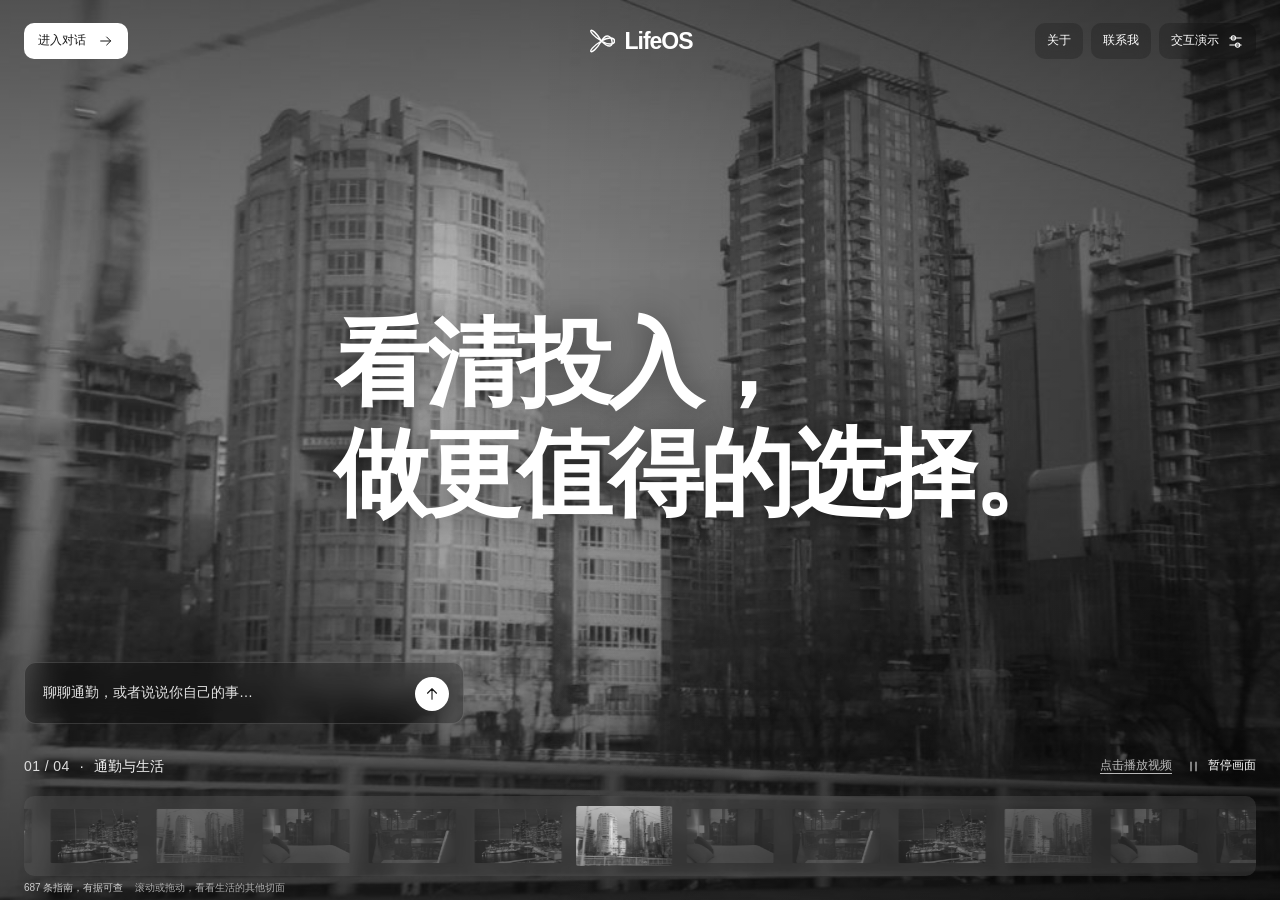
==== frontend/horizon/index.html @ c1ae1a67 "feat: add isolated Horizon frontend and agent handoff contracts" ====
<!doctype html>
<html lang="zh-CN">
<head>
  <meta charset="UTF-8">
  <meta name="viewport" content="width=device-width,initial-scale=1">
  <meta name="description" content="看清投入，做更值得的选择。结合生活情境，了解建议的成本、收益与依据。">
  <meta name="theme-color" content="#ffffff">
  <title>LifeOS — 看清投入，做更值得的选择</title>
  <link rel="icon" href="assets/mark.svg" type="image/svg+xml">
  <link rel="stylesheet" href="styles.css">
  <link rel="stylesheet" href="decision-ledger.css">
  <link rel="stylesheet" href="guide-detail.css">
  <link rel="stylesheet" href="guide-share.css">
  <link rel="stylesheet" href="scene-landing.css">
  <link rel="stylesheet" href="workspace-shell.css">
  <link rel="stylesheet" href="conversation-understanding.css">
  <link rel="stylesheet" href="conversation-library.css">
  <link rel="stylesheet" href="chat-enhancements.css">
  <script type="module" src="app.mjs"></script>
</head>
<body>
<a class="skip-link" href="#main">跳到主要内容</a>
<svg class="sprite" xmlns="http://www.w3.org/2000/svg" aria-hidden="true"><defs>
  <symbol id="mark" viewBox="0 0 32 32"><path d="M16 16C4-4-4 4 16 16S36 4 16 16 4 36 16 16 36 36 16 16"/></symbol>
  <symbol id="arrow" viewBox="0 0 24 24"><path d="M4 12h15m-6-6 6 6-6 6"/></symbol>
  <symbol id="up" viewBox="0 0 24 24"><path d="M12 19V5m-6 6 6-6 6 6"/></symbol>
  <symbol id="plus" viewBox="0 0 24 24"><path d="M12 5v14M5 12h14"/></symbol>
  <symbol id="close" viewBox="0 0 24 24"><path d="m6 6 12 12M6 18 18 6"/></symbol>
  <symbol id="memory" viewBox="0 0 24 24"><path d="M8 3H5v18h14V3h-3M9 3h6v4H9zM8 12h8m-8 4h5"/></symbol>
  <symbol id="settings" viewBox="0 0 24 24"><path d="M4 7h16M4 17h16"/><circle cx="9" cy="7" r="3"/><circle cx="15" cy="17" r="3"/></symbol>
  <symbol id="home" viewBox="0 0 24 24"><path d="m3 10 9-7 9 7M5 9v12h14V9m-10 12v-8h6v8"/></symbol>
  <symbol id="search" viewBox="0 0 24 24"><circle cx="10.5" cy="10.5" r="6.5"/><path d="m16 16 5 5"/></symbol>
  <symbol id="pause" viewBox="0 0 24 24"><path d="M8 5v14M16 5v14"/></symbol>
  <symbol id="play" viewBox="0 0 24 24"><path d="m8 5 11 7-11 7Z"/></symbol>
  <symbol id="check" viewBox="0 0 24 24"><path d="m5 12 4 4L19 6"/></symbol>
  <symbol id="chevron" viewBox="0 0 24 24"><path d="m9 5 7 7-7 7"/></symbol>
  <symbol id="link" viewBox="0 0 24 24"><path d="M14 4h6v6m0-6L10 14m10 0v6H4V4h6"/></symbol>
  <symbol id="share" viewBox="0 0 24 24"><circle cx="6" cy="12" r="3"/><circle cx="18" cy="5" r="3"/><circle cx="18" cy="19" r="3"/><path d="m8.6 10.5 6.8-4m-6.8 7 6.8 4"/></symbol>
  <symbol id="trash" viewBox="0 0 24 24"><path d="M3 6h18M8 6V3h8v3M5 6l1 15h12l1-15M10 10v7m4-7v7"/></symbol>
</defs></svg>

<div id="landing" class="scene-landing" data-scene="commute" data-media="poster">
  <div class="scene-media" aria-hidden="true"><img id="scene-poster" class="scene-poster" src="assets/scenes/commute.jpg" alt=""><video id="scene-video" class="scene-video" muted loop playsinline preload="metadata" disablepictureinpicture></video></div>
  <div class="scene-shade" aria-hidden="true"></div>
  <header class="scene-nav">
    <button class="scene-entry" data-action="start">进入对话<svg class="icon" aria-hidden="true"><use href="#arrow"/></svg></button>
    <a href="#/" class="scene-wordmark" aria-label="LifeOS 首页"><svg class="brand-mark"><use href="#mark"/></svg><span>LifeOS</span></a>
    <nav aria-label="主导航"><button class="text-button" data-action="about">关于</button><button class="text-button" data-action="contact">联系我</button><button class="mode-button" data-action="settings"><span class="mode-label">交互演示</span><svg class="icon"><use href="#settings"/></svg></button></nav>
  </header>
  <main id="main" class="scene-stage" tabindex="-1">
    <button id="scene-open" class="scene-open" aria-label="聊聊「通勤与生活」" disabled></button>
    <div class="scene-caption"><h1 id="landing-slogan"><span>看清投入，</span><span>做更值得的选择。</span></h1></div>
    <div class="scene-conversation" role="group" aria-label="开始或继续对话">
    <button id="followup-card" class="followup-card" hidden></button>
    <form id="landing-composer" class="scene-form"><label class="sr-only" for="landing-query">说说你想聊的事</label><textarea id="landing-query" rows="1" maxlength="2000" placeholder="聊聊通勤，或者说说你自己的事…" disabled></textarea><button id="landing-send" type="submit" aria-label="开始对话" disabled><svg class="icon"><use href="#up"/></svg></button></form>
    </div>
  </main>
  <div class="scene-toolbar"><div class="scene-context" aria-live="polite" aria-atomic="true"><span id="scene-counter" class="scene-counter">01 / 04</span><span aria-hidden="true">·</span><span id="scene-name">通勤与生活</span></div><div class="scene-playback"><button id="scene-media-status" class="scene-media-status" hidden></button><button id="scene-pause" class="scene-pause" aria-label="暂停视频与缩略图轨道" aria-pressed="false"><svg class="icon"><use href="#pause"/></svg><span id="scene-pause-label">暂停画面</span></button></div></div>
  <div id="scene-reel" class="scene-reel" role="group" aria-label="场景浏览，可滚动或拖动"><div id="scene-reel-track" class="scene-reel-track"></div></div>
  <div class="scene-credit"><button data-action="guide-info">687 条指南，有据可查</button><span>滚动或拖动，看看生活的其他切面</span></div>
</div>

<div id="workspace" class="workspace" data-sidebar-open="true" hidden>
  <aside id="conversation-sidebar" class="sidebar" aria-label="对话导航">
    <a href="#/" class="wordmark"><svg class="brand-mark"><use href="#mark"/></svg><span>LifeOS</span></a>
    <button class="new-chat" data-action="new-chat"><svg class="icon"><use href="#plus"/></svg>开始新对话</button>
    <div class="history-heading"><span>最近聊过</span><button class="icon-button" id="history-search-toggle" aria-label="搜索对话"><svg class="icon"><use href="#search"/></svg></button></div>
    <div id="history" class="history"></div>
    <button id="history-all" class="history-all" data-action="conversation-library">全部对话<span id="history-total">0</span></button>
    <div class="sidebar-bottom">
      <div id="profile-menu" class="profile-menu" aria-label="个人选项" hidden>
        <button data-action="memories"><svg class="icon"><use href="#memory"/></svg><span>我的记忆</span><span class="memory-count">0</span></button>
        <button data-action="settings"><svg class="icon"><use href="#settings"/></svg><span>体验设置</span></button>
      </div>
      <button id="profile-button" class="profile-button" data-action="profile" aria-label="个人选项" aria-expanded="false" aria-controls="profile-menu"><span class="avatar">L</span><span><strong id="profile-name">访客体验</strong><small class="mode-label">交互演示</small></span><svg class="icon"><use href="#settings"/></svg></button>
    </div>
  </aside>
  <main class="conversation-main" id="conversation-main" tabindex="-1">
    <button id="sidebar-toggle" class="sidebar-toggle" type="button" aria-label="收起对话侧栏" aria-expanded="true" aria-controls="conversation-sidebar"><svg class="icon" aria-hidden="true"><use href="#chevron"/></svg><span class="sidebar-toggle-label" aria-hidden="true">收起侧栏</span></button>
    <header class="chat-header"><div><h1 id="conversation-title" hidden></h1></div><button id="understanding-toggle" class="understanding-toggle" type="button" popovertarget="understanding-panel" aria-expanded="false" aria-controls="understanding-panel"><svg class="icon" aria-hidden="true"><use href="#memory"/></svg><span>我对你的理解</span><span class="understanding-dot" aria-hidden="true" hidden></span></button></header>
    <div class="conversation-scroll" id="conversation-scroll">
      <section id="empty-state" class="empty-state">
        <h2>今天，想从哪里聊起？</h2>
        <p class="welcome-description">说说正在经历的事。我们一起理清它，<br>再找一个真正做得到的开始。</p>
        <div class="prompt-list"><button data-prompt="我工作时总被手机通知打断，很难集中注意力。可以怎么改善？"><span>总被手机打断，想找回专注</span><svg class="icon"><use href="#arrow"/></svg></button><button data-prompt="我最近准备租房，签合同前有什么需要注意的？"><span>准备租房，哪些事要先确认</span><svg class="icon"><use href="#arrow"/></svg></button><button data-prompt="我总把重要的事拖到最后，想改变拖延的习惯。"><span>想做的事很多，却一直拖着</span><svg class="icon"><use href="#arrow"/></svg></button></div>
      </section>
      <section id="recovered-memory-context" class="recovered-memory-context" aria-label="已带入的记忆" hidden><span>已带入之前保存的记忆</span><h2 id="recovered-memory-topic"></h2><p id="recovered-memory-text"></p></section>
      <p id="project-example-note" class="project-example-note" hidden></p>
      <div id="messages" class="messages" aria-label="当前对话"></div>
      <div id="thinking" class="thinking" role="status" hidden><svg class="brand-mark thinking-mark"><use href="#mark"/></svg><div><p id="thinking-text">正在查找与你相关的指南</p><span>答复和记忆保存状态会一起返回</span></div><span class="thinking-dots"><i></i><i></i><i></i></span></div>
    </div>
    <div class="composer-wrap"><button id="jump-to-latest" class="jump-latest" type="button" hidden>回到最新消息</button><div id="followup-context" class="followup-context" hidden></div><div id="request-error" class="request-error" role="alert" hidden></div><form id="composer" class="composer"><label class="sr-only" for="query">说说你正在经历的事</label><textarea id="query" rows="2" maxlength="2000" placeholder="说说你正在经历的事…"></textarea><div class="composer-bottom"><div><button id="send" type="submit" class="send-button" aria-label="发送消息"><svg class="icon"><use href="#up"/></svg></button><button id="stop" type="button" class="stop-button" hidden>停止等待</button></div></div></form><p class="composer-note" id="composer-note">内容仅供参考，不构成专业意见。请结合自身情况判断并作出决定。</p></div>
  </main>
  <section id="understanding-panel" class="understanding-panel" popover="auto" role="dialog" aria-modal="false" aria-labelledby="understanding-title" tabindex="-1">
    <header class="understanding-header"><h2 id="understanding-title">我对你的理解</h2><button class="icon-button" type="button" popovertarget="understanding-panel" popovertargetaction="hide" aria-label="收起我的理解"><svg class="icon" aria-hidden="true"><use href="#close"/></svg></button></header>
    <div id="understanding-body" class="understanding-body"></div>
    <footer class="understanding-footer"><p id="understanding-note">只看这段对话，随着你的补充而更新。</p></footer>
  </section>
</div>

<dialog id="dialog" aria-labelledby="dialog-title"><div class="dialog-header"><div class="dialog-heading"><p id="dialog-kicker" class="dialog-kicker" hidden></p><h2 id="dialog-title" tabindex="-1"></h2></div><button class="icon-button" id="close-dialog" aria-label="关闭弹窗"><svg class="icon"><use href="#close"/></svg></button></div><div id="dialog-body" class="dialog-body"></div></dialog>
<div id="toast" class="toast" role="status" hidden></div>
<div id="announcer" class="sr-only" aria-live="polite" aria-atomic="true"></div>
<noscript><p class="noscript">开始聊天需要开启 JavaScript。LifeOS 的建议来自固定指南，对话后会自动记忆。</p></noscript>
</body></html>
---- frontend/horizon/styles.css ----
:root{--paper:#ffffff;--surface:#fafafa;--ink:#171717;--secondary:#626262;--quiet:#737373;--line:#dddddd;--sidebar:#f0f0f0;--accent:#e5e5e5;--accent-strong:#333333;--card:#f1f1f1;--error:#333333;--error-bg:#ededed;--white:#fff;--ease:cubic-bezier(.2,.75,.2,1);--gutter:36px;--body:-apple-system,BlinkMacSystemFont,"PingFang SC","Microsoft YaHei",sans-serif;--display:"Songti SC","Noto Serif CJK SC",Georgia,serif}
*{box-sizing:border-box}body{margin:0;background:var(--paper);color:var(--ink);font:15px/1.6 var(--body);-webkit-font-smoothing:antialiased}button,input,textarea{font:inherit;color:inherit}button,a{-webkit-tap-highlight-color:transparent}button{cursor:pointer}button{border:0;background:none}button:disabled{cursor:wait;opacity:.5}a{color:inherit;text-decoration:none}button,a,input,textarea{outline-offset:5px}button:focus-visible,a:focus-visible{outline:2px solid var(--accent-strong)}textarea:focus,input:focus{outline:2px solid var(--accent-strong);outline-offset:2px}button{transition:transform .22s var(--ease),opacity .22s var(--ease)}button:active:not(:disabled){transform:scale(.98)}button:hover:not(:disabled){opacity:.78}h1,h2,h3,p{margin:0}h1,h2,h3{text-wrap:balance}p{text-wrap:pretty}::selection{background:var(--accent)}[hidden]{display:none!important}.sprite{position:absolute;width:0;height:0;overflow:hidden}.icon{height:22px;width:22px;flex-shrink:0;fill:none;stroke:currentColor;stroke-width:1.5;stroke-linecap:round;stroke-linejoin:round}.icon.small{width:17px;height:17px}.brand-mark{width:33px;height:33px;fill:none;stroke:currentColor;stroke-width:1.6;stroke-linecap:round;flex-shrink:0}.wordmark{display:inline-flex;align-items:center;gap:10px;font-size:26px;font-weight:600;letter-spacing:-1.3px;line-height:1;white-space:nowrap}.wordmark .brand-mark{width:32px;height:32px}.sr-only,.skip-link:not(:focus){position:absolute;width:1px;height:1px;overflow:hidden;clip-path:inset(50%);white-space:nowrap}.skip-link:focus{position:fixed;top:10px;left:10px;z-index:100;padding:12px 20px;background:var(--ink);color:var(--paper)}.text-button{padding:10px 0;min-height:44px;font-size:14px}.text-button:hover{text-decoration:underline;text-underline-offset:5px}.icon-button{display:inline-flex;align-items:center;justify-content:center;min-width:44px;height:44px;border-radius:10px}.icon-button:hover{background:var(--card)}.primary{background:var(--ink);color:var(--surface);display:inline-flex;align-items:center;justify-content:center;gap:18px;min-height:50px;padding:12px 24px;border-radius:30px;font-weight:500}.primary:hover:not(:disabled){background:var(--accent);color:var(--ink);opacity:1}.secondary-button{background:var(--card);padding:11px 20px;border-radius:24px;min-height:46px}.danger-button{color:var(--error);padding:10px 16px;min-height:44px;border-radius:10px}.danger-button:hover{background:var(--error-bg)}
/* One desktop screen: visual masthead followed by an editorial axis at 42%. */
.landing{height:100dvh;min-height:740px;display:grid;grid-template-rows:84px minmax(0,1fr) 52px;padding:0 var(--gutter);max-width:2048px;margin:auto}.landing-nav{display:flex;align-items:center;justify-content:space-between;gap:24px}.landing-nav nav{display:flex;align-items:center;gap:28px}.nav-descriptor{margin-right:auto;margin-left:34px;font-size:13px;letter-spacing:.02em;color:var(--secondary)}.mode-button{display:inline-flex;gap:12px;align-items:center;font-size:13px;padding:10px 16px;border:1px solid var(--line);border-radius:24px;min-height:44px}.mode-button .icon{height:17px;width:17px}.memory-count{font-size:12px;display:inline-flex;align-items:center;justify-content:center;min-width:20px;height:20px;margin-left:6px;color:var(--accent-strong);background:var(--accent);border-radius:50%;font-variant-numeric:tabular-nums}.landing-main{display:grid;grid-template-rows:minmax(280px,1.1fr) minmax(290px,1fr);gap:0;min-height:0}.landing-story{display:grid;grid-template-columns:42% 58%;padding-top:30px;padding-bottom:18px;min-height:0}.story-side{display:flex;flex-direction:column;align-items:flex-start;padding-top:6px;padding-right:25px}.intro{font-size:20px;line-height:1.65;letter-spacing:.02em}.intro-detail{font-size:13px;color:var(--secondary);margin-top:16px;line-height:1.9}.story-main{display:flex;flex-direction:column;justify-content:center;align-items:flex-start}.story-main h1{font-size:clamp(62px,6.3vw,112px);font-weight:400;letter-spacing:-.065em;line-height:1.16}.line{display:block;overflow:hidden;padding-right:.05em}.line>span{display:block;animation-name:line-rise;animation-duration:1s}.line:nth-child(2)>span{animation-delay:.13s}.start-row{display:flex;align-items:center;gap:26px;margin-top:25px}.start{min-width:178px;min-height:54px;padding-left:24px;padding-right:22px;justify-content:space-between;font-size:15px}.start .icon{width:22px;height:22px;transition:transform .24s var(--ease)}.start:hover .icon{transform:translateX(4px)}.start-row p{font-size:13px;color:var(--secondary)}.landing-footer{display:flex;align-items:center;justify-content:space-between;font-size:13px;color:var(--secondary)}.landing-footer .text-button{font-size:13px}.count-text{margin-left:15px;color:var(--ink)}.followup-card{margin-top:auto;padding:11px 16px;text-align:left;background:var(--accent);border-radius:12px;display:flex;align-items:center;gap:18px;max-width:390px;min-height:64px}.followup-card span{display:block;font-size:11px;color:var(--accent-strong);margin-bottom:2px}.followup-card strong{display:block;max-width:295px;font-weight:500;overflow:hidden;text-overflow:ellipsis;white-space:nowrap;font-size:13px}.followup-card .icon{width:18px;height:18px}.entrance{animation:rise-in .9s var(--ease) both}.landing-nav{animation-delay:.04s}.story-side{animation-delay:.2s}.start-row{animation-delay:.38s}.landing-footer{animation-delay:.45s}
/* Conversation workspace. */
.workspace{height:100dvh;min-height:600px;display:grid;grid-template-columns:248px minmax(0,1fr);background:var(--surface)}.sidebar{display:flex;flex-direction:column;background:var(--sidebar);padding:30px 18px 16px;overflow:hidden}.sidebar>.wordmark{margin:0 12px 30px}.new-chat{display:flex;gap:13px;align-items:center;background:var(--ink);color:var(--surface);border-radius:11px;padding:12px 16px;min-height:48px;font-size:14px;text-align:left}.new-chat .icon{width:20px;height:20px}.history-heading{display:flex;justify-content:space-between;align-items:center;margin:25px 0 4px 13px;font-size:12px;color:var(--secondary)}.history-heading .icon{width:16px;height:16px}#history-search{margin:0 5px 12px;padding:10px;width:calc(100% - 10px);background:var(--surface);border:1px solid var(--line);border-radius:8px;font-size:13px}.history{overflow-y:auto;min-height:70px;flex:1}.history-empty{font-size:12px;line-height:1.9;color:var(--secondary);padding:6px 13px}.history-row{display:flex;align-items:center;border-radius:9px;margin:2px 0}.history-row.active{background:#dedede}.history-row>button:first-child{padding:11px 13px;flex:1;min-width:0;white-space:nowrap;overflow:hidden;text-overflow:ellipsis;text-align:left;font-size:13px;min-height:44px}.history-row .delete-history{opacity:0;min-width:34px;height:38px}.history-row:hover .delete-history,.delete-history:focus-visible{opacity:1}.delete-history .icon{width:16px;height:16px}.sidebar-bottom{padding-top:14px;position:relative}.profile-menu{position:absolute;bottom:calc(100% + 8px);left:0;right:0;padding:6px;background:var(--paper);border:1px solid var(--line);border-radius:14px;box-shadow:0 8px 30px #00000014;z-index:5}.profile-menu>button{width:100%;display:flex;align-items:center;gap:11px;text-align:left;min-height:46px;padding:10px;border-radius:9px;font-size:13px}.profile-menu>button:hover{background:var(--card);opacity:1}.profile-menu .icon{width:18px;height:18px}.profile-menu .memory-count{margin-left:auto}.profile-button[aria-expanded="true"]{background:var(--accent);border-radius:10px}.profile-button{display:flex;align-items:center;width:100%;text-align:left;padding:8px 6px;gap:11px}.avatar{width:36px;height:36px;display:grid;place-items:center;border-radius:50%;background:var(--accent);font-family:Georgia,serif;font-size:20px}.profile-button strong{font-size:13px;display:block;font-weight:500}.profile-button small{font-size:11px;color:var(--secondary);display:block}.profile-button>.icon{margin-left:auto;width:18px;height:18px}.conversation-main{display:flex;flex-direction:column;min-width:0;position:relative;height:100dvh}.chat-header{height:76px;min-height:76px;display:flex;justify-content:center;align-items:center;padding:0 35px;gap:24px}.chat-header>div{display:flex;align-items:center;justify-content:center;width:100%;min-width:0}#conversation-title{font-size:14px;font-weight:600;line-height:1.6;text-align:center;margin:0;white-space:nowrap;overflow:hidden;text-overflow:ellipsis;max-width:min(100%,760px)}.conversation-scroll{flex:1;overflow-y:auto;scrollbar-width:thin;padding:24px 36px 35px;scroll-behavior:smooth}.empty-state{max-width:690px;min-height:100%;margin:auto;display:flex;flex-direction:column;justify-content:center;align-items:center;padding-bottom:25px;animation:rise-in .65s var(--ease) both}.welcome-kicker{font-size:12px;color:var(--secondary);margin-bottom:10px}.empty-state h2{font-size:34px;font-family:var(--display);font-weight:400;letter-spacing:.01em}.welcome-description{font-size:14px;text-align:center;line-height:1.9;color:var(--secondary);margin-top:14px}.prompt-list{display:grid;grid-template-columns:1fr;width:min(100%,530px);gap:0;margin-top:30px}.prompt-list>button{display:flex;justify-content:space-between;align-items:center;padding:13px 2px;font-size:13px;text-align:left;border-bottom:1px solid var(--line);gap:20px;min-height:48px}.prompt-list .icon{width:17px;height:17px}.prompt-list>button:hover{transform:translateX(4px);opacity:1}.composer-wrap{padding:0 40px 18px;width:100%;max-width:920px;margin:0 auto;position:relative}.composer{border:1px solid var(--line);border-radius:20px;padding:18px 20px 14px;background:var(--white);transition:border-color .2s}.composer:focus-within{border-color:#888888}.composer textarea{resize:none;display:block;width:100%;min-height:52px;max-height:140px;background:none;border:0;outline:0;padding:0;font-size:15px;line-height:1.75}.composer textarea::placeholder{color:#7d7d7d}.composer-bottom{display:flex;align-items:center;justify-content:flex-end;gap:15px;margin-top:8px}.composer-bottom>div{display:flex;align-items:center;gap:16px}.send-button{width:38px;height:38px;display:grid;place-items:center;background:var(--ink);color:var(--surface);border-radius:50%;flex-shrink:0}.send-button .icon{width:20px;height:20px}.stop-button{font-size:12px;min-height:38px;padding:0 14px;background:var(--card);border-radius:24px}.composer-note{text-align:center;font-size:10px;color:var(--secondary);padding-top:10px}.messages{max-width:760px;margin:auto}.turn{margin:12px 0 45px;animation:rise-in .35s var(--ease) both}.user-message{max-width:78%;width:fit-content;margin-left:auto;margin-bottom:30px;padding:14px 19px;border-radius:18px 18px 4px 18px;background:var(--card);font-size:15px;line-height:1.8;white-space:pre-wrap;overflow-wrap:anywhere}.assistant-heading{display:flex;align-items:center;gap:10px;font-size:14px;font-weight:600;margin-bottom:16px}.assistant-heading .brand-mark{width:25px;height:25px}.assistant-heading small{font-size:10px;font-weight:400;color:var(--secondary);margin-left:3px}.answer-text{font-size:15px;line-height:1.95;margin:0 0 20px;white-space:pre-wrap;overflow-wrap:anywhere}.answer-status{padding:12px 16px;background:var(--card);border-radius:10px;font-size:13px;line-height:1.8}.guide-card{background:var(--card);border-radius:14px;padding:22px 24px;margin:14px 0}.guide-top{display:flex;align-items:center;justify-content:space-between;gap:12px;margin-bottom:10px;font-size:11px;color:var(--secondary)}.evidence{font-size:10px;border-radius:20px;padding:2px 9px;background:var(--accent);color:var(--accent-strong)}.guide-card h3{font-size:17px;font-weight:500;line-height:1.65;margin-bottom:10px;text-wrap:pretty}.guide-excerpt{font-size:14px;line-height:1.85;white-space:pre-wrap;overflow-wrap:anywhere}.guide-cost{font-size:12px;color:var(--secondary);margin-top:14px}.guide-actions{display:flex;align-items:center;justify-content:space-between;gap:15px;margin-top:12px}.guide-actions>button{font-size:12px;min-height:44px;display:flex;gap:6px;align-items:center}.guide-actions>button .icon{width:14px;height:14px}.guide-actions .source-label{font-size:10px;color:var(--secondary)}.answer-footer{display:flex;gap:14px;justify-content:space-between;align-items:flex-start;margin-top:18px}.memory-receipt{font-size:11px;color:var(--secondary);display:flex;align-items:flex-start;gap:6px;padding-top:8px;line-height:1.8}.memory-receipt .icon{width:14px;height:14px;margin-top:3px}.memory-receipt.failed{color:var(--error)}.share-button{margin-left:auto;display:flex;align-items:center;gap:6px;font-size:11px;min-height:40px;padding:5px 8px;white-space:nowrap}.share-button .icon{width:15px;height:15px}.thinking{display:flex;align-items:center;gap:15px;max-width:760px;margin:24px auto;font-size:14px;animation:rise-in .3s var(--ease)}.thinking span{color:var(--secondary);font-size:11px}.thinking-mark{width:25px;height:25px;animation:think-turn 3s linear infinite}.thinking-dots{display:flex;gap:4px;margin-left:auto}.thinking-dots i{height:4px;width:4px;background:var(--secondary);border-radius:50%;animation:thinking-dot 1.2s ease-in-out infinite}.thinking-dots i:nth-child(2){animation-delay:.15s}.thinking-dots i:nth-child(3){animation-delay:.3s}.request-error{padding:12px 16px;font-size:12px;line-height:1.8;background:var(--error-bg);color:var(--error);border-radius:10px;margin-bottom:12px}.request-error button{margin-left:10px;text-decoration:underline;min-height:36px}.followup-context{display:flex;align-items:center;justify-content:space-between;gap:12px;padding:8px 12px;margin-bottom:8px;font-size:12px;background:var(--accent);border-radius:10px}.followup-context .icon{height:16px;width:16px}
/* Dialogs share the same reading scale and materials. */
dialog{width:660px;max-width:calc(100vw - 80px);max-height:84dvh;padding:0;border:0;border-radius:20px;background:var(--surface);color:var(--ink)}dialog::backdrop{background:rgb(0 0 0 / .42);backdrop-filter:blur(5px)}dialog[open]{animation:dialog-in .25s var(--ease)}.dialog-header{position:sticky;top:0;background:var(--surface);z-index:2;display:flex;align-items:center;justify-content:space-between;gap:25px;padding:20px 25px 10px}.dialog-header h2{font-size:21px;font-weight:500}.dialog-body{padding:8px 30px 30px;font-size:14px;line-height:1.85;overflow-wrap:anywhere}.dialog-body>p{margin:12px 0}.dialog-body a{color:var(--accent-strong);text-decoration:underline;text-underline-offset:4px}.dialog-muted{font-size:12px;color:var(--secondary);line-height:1.85}.dialog-lead{font-family:var(--display);font-size:26px;line-height:1.5;margin-bottom:20px}.dialog-actions{display:flex;align-items:center;gap:12px;margin-top:24px;justify-content:flex-end}.mode-options{display:grid;grid-template-columns:1fr 1fr;gap:12px;margin:15px 0 5px}.mode-option{text-align:left;border:1px solid var(--line);border-radius:14px;padding:16px 18px;min-height:105px}.mode-option.selected{background:var(--accent);border-color:var(--accent)}.mode-option strong{font-size:14px;display:block;margin-bottom:6px}.mode-option span{font-size:11px;line-height:1.8;display:block;color:var(--secondary)}.memory-list{display:flex;flex-direction:column;gap:12px;margin-top:14px}.memory-item{padding:18px 20px;background:var(--card);border-radius:12px}.memory-item h3{font-size:15px;font-weight:500;line-height:1.6}.memory-item p{font-size:12px;color:var(--secondary);margin-top:7px;white-space:pre-wrap}.memory-item small{font-size:10px;color:var(--secondary)}.memory-item .memory-actions{display:flex;gap:5px;align-items:center;margin-top:12px;flex-wrap:wrap}.memory-actions button{font-size:11px;padding:6px 12px;min-height:36px;background:var(--surface);border-radius:20px}.memory-actions button.danger{color:var(--error)}.memory-meta{display:flex;justify-content:space-between;align-items:center;font-size:11px;gap:15px;margin-bottom:8px;color:var(--secondary)}.memory-status{font-size:10px;padding:2px 8px;background:var(--accent);border-radius:20px}.empty-memory{padding:32px 16px;text-align:center}.empty-memory .brand-mark{width:45px;height:45px;margin-bottom:14px}.empty-memory h3{font-family:var(--display);font-size:24px;font-weight:400}.empty-memory p{font-size:12px;margin-top:12px;color:var(--secondary)}.field{margin:16px 0;display:flex;flex-direction:column;gap:7px}.field label{font-size:12px}.field input,.field textarea,.field select{width:100%;padding:11px 13px;border:1px solid var(--line);background:var(--white);border-radius:10px;font-size:14px}.field textarea{resize:vertical;min-height:100px;max-height:260px}.form-error{font-size:12px;color:var(--error);min-height:23px}.guide-full-field{margin:20px 0}.guide-full-field h3{font-size:12px;color:var(--secondary);margin-bottom:6px}.guide-full-field p{font-size:14px;line-height:1.9;white-space:pre-wrap}.guide-full-field a{overflow-wrap:anywhere}.toast{position:fixed;bottom:28px;left:50%;transform:translateX(-50%);z-index:100;max-width:650px;padding:12px 24px;color:var(--surface);background:var(--ink);border-radius:28px;font-size:12px;animation:toast-in .2s var(--ease)}.noscript{position:fixed;bottom:0;padding:20px;background:var(--accent);width:100%;text-align:center}
@keyframes rise-in{from{opacity:0;transform:translateY(18px)}to{opacity:1;transform:none}}@keyframes line-rise{from{opacity:0;transform:translateY(110%)}to{opacity:1;transform:none}}@keyframes thinking-dot{0%,100%{opacity:.3;transform:translateY(0)}50%{opacity:1;transform:translateY(-4px)}}@keyframes think-turn{to{transform:rotate(360deg)}}@keyframes dialog-in{from{opacity:0;transform:translateY(10px) scale(.98)}to{opacity:1;transform:none}}@keyframes toast-in{from{opacity:0;transform:translate(-50%,8px)}to{opacity:1;transform:translate(-50%,0)}}
@media(min-width:1600px){.landing{grid-template-rows:96px minmax(0,1fr) 60px}.landing-main{grid-template-rows:minmax(330px,1.08fr) minmax(350px,1fr)}.landing-story{padding-top:40px}.intro{font-size:23px}.intro-detail{font-size:14px}.start-row{margin-top:32px}.workspace{grid-template-columns:270px minmax(0,1fr)}.sidebar{padding-top:34px}.conversation-scroll{padding-top:45px}.empty-state{padding-bottom:40px}.empty-state h2{font-size:40px}}
@media(max-height:800px) and (min-width:1000px){.landing{min-height:660px;grid-template-rows:70px minmax(0,1fr) 44px}.landing-main{grid-template-rows:minmax(250px,1fr) minmax(270px,.95fr)}.landing-story{padding-top:23px}.story-main h1{font-size:clamp(60px,5.7vw,86px)}.start-row{margin-top:16px}.intro-detail{margin-top:8px}.empty-state{padding-bottom:5px}.prompt-list{margin-top:15px}.welcome-description{margin-top:8px}.chat-header{height:65px;min-height:65px}.conversation-scroll{padding-top:10px}}
@media(max-width:1100px){:root{--gutter:24px}.nav-descriptor{display:none}.landing-nav nav{gap:20px}.story-main h1{font-size:64px}.landing-story{grid-template-columns:40% 60%}.intro{font-size:18px}.start-row{gap:16px}.start-row p{font-size:11px}.workspace{grid-template-columns:216px minmax(0,1fr)}.chat-header{padding:0 24px}.chat-breadcrumb{display:none}.composer-wrap{padding-left:25px;padding-right:25px}.conversation-scroll{padding-left:25px;padding-right:25px}}
@media(prefers-reduced-motion:reduce){*,*::before,*::after{animation:none!important;transition:none!important;scroll-behavior:auto!important}}



/* Text-only landing: the headline, supporting copy and entry form one composition. */
.landing-main{display:flex;align-items:center;justify-content:center}
.landing-story{display:flex;flex-direction:column;align-items:center;justify-content:center;width:100%;padding:32px 0 56px;text-align:center}
.story-main{display:contents}
.story-main h1{order:0;font-size:clamp(78px,7.2vw,120px);line-height:1.14;letter-spacing:-.065em}
.story-side{order:1;align-items:center;padding:0;margin-top:30px}
.intro{font-size:18px;line-height:1.7}
.intro-detail{margin-top:12px;font-size:14px;line-height:1.9}
.start-row{order:2;flex-direction:column;gap:14px;margin-top:32px}
.start{min-width:180px}
.start-row p{font-size:13px}
.followup-card{margin-top:24px;text-align:left}
@media(max-height:800px) and (min-width:1000px){.landing-story{padding:20px 0 32px}.story-main h1{font-size:86px}.story-side{margin-top:22px}.start-row{margin-top:24px}}

/* Project grouping demonstration: text hierarchy, without file or folder controls. */
.project-group{margin:5px 0 20px}.project-heading{display:flex;align-items:center;gap:8px;width:100%;padding:10px 12px;text-align:left;min-height:44px;font-size:14px;font-weight:500;border-radius:9px}.project-heading:hover{background:var(--accent);opacity:1}.project-heading small{font-size:12px;font-weight:400;color:var(--secondary);border:1px solid #c8c8c8;border-radius:4px;padding:0 4px}.project-heading>.icon{width:14px;height:14px;margin-left:auto;transform:rotate(90deg);transition:transform .2s var(--ease)}.project-heading[aria-expanded="false"]>.icon{transform:rotate(0deg)}.project-conversations{padding-left:12px;margin-left:13px;border-left:1px solid #cecece}.project-conversations .history-row>button:first-child{padding-left:10px;font-size:13px}.project-conversations .history-row.active{background:#dedede}.history-section-title{font-size:12px;color:var(--secondary);padding:0 13px 7px}.project-example-note{max-width:760px;margin:0 auto 26px;padding-bottom:14px;border-bottom:1px solid var(--line);color:var(--secondary);font-size:12px}

.recovered-memory-context{max-width:760px;margin:0 auto 30px;padding:18px 22px;background:var(--card);border-radius:12px}.recovered-memory-context>span{font-size:12px;color:var(--secondary)}.recovered-memory-context h2{font-size:15px;font-weight:500;line-height:1.7;text-align:left;margin-top:6px}.recovered-memory-context p{font-size:14px;line-height:1.85;white-space:pre-wrap;overflow-wrap:anywhere;margin-top:8px}
---- frontend/horizon/decision-ledger.css ----
/* Quiet, functional typography; the stamp is the single expressive accent. */
.ledger-entry{--ledger-text:14px;--ledger-meta:12px;--ledger-ease:cubic-bezier(.22,1,.36,1);margin:24px 0;color:var(--ink);text-align:left;font-family:var(--body);font-size:var(--ledger-text);line-height:1.8;background:var(--white);border:1px solid var(--line);border-radius:14px;overflow:hidden}
.ledger-entry button,.ledger-entry input{font-family:inherit}
.ledger-cover{padding:20px 24px}.ledger-cover-meta{display:flex;align-items:center;justify-content:space-between;gap:18px;font-size:var(--ledger-meta);color:var(--secondary);font-variant-numeric:tabular-nums}.ledger-cover-meta>span:first-child{font-weight:600;color:var(--ink)}
.ledger-cover-title{font-size:var(--ledger-text);line-height:1.8;font-weight:600;margin:12px 0 4px}.ledger-cover-bottom{display:flex;align-items:center;justify-content:space-between;gap:20px}.ledger-cover-description{font-size:var(--ledger-meta);line-height:1.8;color:var(--secondary)}
.ledger-open{display:flex;align-items:center;gap:10px;min-height:44px;padding:8px 12px;font-size:var(--ledger-text);font-weight:400;white-space:nowrap;background:var(--card);border-radius:8px}.ledger-open:hover{background:var(--accent);opacity:1!important}.ledger-open::after{content:'↗';display:inline-block;transition:transform .2s var(--ledger-ease)}.ledger-open:hover::after{transform:translate(2px,-2px)}
.ledger-paper{padding:0 24px 8px}.ledger-is-open .ledger-cover{border-bottom:1px solid var(--line)}.ledger-is-open .ledger-open::after{content:'−'}
.ledger-toolbar{display:flex;justify-content:space-between;align-items:center;min-height:48px;font-size:var(--ledger-meta);color:var(--secondary)}.ledger-small-button{font-size:var(--ledger-meta);font-weight:400;min-height:40px;padding:8px 0;text-decoration:underline;text-underline-offset:4px;color:var(--secondary)}
.ledger-step{scroll-margin:20px}.ledger-pending{opacity:0}.ledger-question{padding:8px 0 22px;border-bottom:1px solid var(--line)}.ledger-label{font-size:var(--ledger-meta);color:var(--secondary)}.ledger-question>p{font-size:var(--ledger-text);font-weight:600;line-height:1.9;margin-top:6px;white-space:pre-wrap;overflow-wrap:anywhere}.ledger-text-unit{display:inline-block}
.ledger-guides{padding:20px 0 0}.ledger-guide-top{display:flex;align-items:center;justify-content:space-between;gap:14px;margin-bottom:10px;color:var(--secondary);font-size:var(--ledger-meta)}.ledger-guide-top strong{font-size:inherit;font-weight:400}.ledger-guide-top p{font-size:inherit;line-height:1.8}
.ledger-guide-choice{display:grid;grid-template-columns:48px minmax(0,1fr) 32px;width:100%;align-items:center;gap:12px;padding:12px;border-radius:8px;text-align:left;min-height:48px;margin-top:4px}.ledger-guide-choice[aria-pressed="true"]{background:var(--card)}.ledger-guide-choice:hover{background:var(--card);opacity:1!important}.ledger-guide-id{font-size:var(--ledger-meta);color:var(--secondary);font-variant-numeric:tabular-nums}.ledger-guide-title{font-size:var(--ledger-text);line-height:1.8;font-weight:400}.ledger-guide-arrow{font-size:var(--ledger-meta);text-align:right;color:var(--secondary)}
.ledger-detail{margin-top:24px}.ledger-detail-title{padding-bottom:10px}.ledger-detail-title h4{font-size:var(--ledger-text);line-height:1.8;font-weight:600;margin:4px 0 0}.ledger-balance{margin:0}.ledger-balance>div{display:grid;grid-template-columns:56px minmax(0,1fr);gap:16px;padding:14px 0;border-top:1px solid var(--line)}.ledger-balance dt{font-size:var(--ledger-meta);color:var(--secondary);padding-top:2px}.ledger-balance dd{font-size:var(--ledger-text);line-height:1.9;font-weight:400;margin:0;white-space:pre-wrap;overflow-wrap:anywhere}
.ledger-limits{border-top:1px solid var(--line);padding:2px 0}.ledger-limits summary{cursor:pointer;min-height:44px;align-content:center;font-size:var(--ledger-meta);color:var(--secondary);list-style-position:inside}.ledger-limits p{font-size:var(--ledger-meta);line-height:1.9;color:var(--secondary);margin:6px 0 12px;white-space:pre-wrap;overflow-wrap:anywhere}.ledger-source{font-size:var(--ledger-meta);color:var(--secondary);line-height:1.9}.ledger-source>span{display:block;overflow-wrap:anywhere}.ledger-source-link{font-size:var(--ledger-meta);min-height:44px;padding:8px 0;text-decoration:underline;text-underline-offset:4px;color:var(--ink)}
.ledger-calculator{padding:20px 0;margin-top:18px;border-top:1px solid var(--line)}.ledger-calc-title h4{font-size:var(--ledger-text);line-height:1.8;margin:0;font-weight:600}.ledger-calc-title>span{display:block;margin-top:4px;font-size:var(--ledger-meta);color:var(--secondary)}
.ledger-calc-fields{display:grid;grid-template-columns:repeat(3,minmax(0,1fr));gap:12px;margin:18px 0}.ledger-calc-fields>label>span{display:block;font-size:var(--ledger-meta);color:var(--secondary);margin-bottom:6px}.ledger-calc-fields label>div{display:flex;align-items:center;gap:8px;font-size:var(--ledger-meta)}.ledger-calc-fields input{width:78px;min-width:0;max-width:70%;background:var(--white);border:1px solid var(--line);border-radius:6px;padding:8px 10px;min-height:44px;font-size:var(--ledger-text);font-variant-numeric:tabular-nums}
.ledger-calc-results{display:grid;grid-template-columns:1fr 1fr;gap:20px;padding:12px 0}.ledger-calc-result{display:flex;align-items:baseline;flex-wrap:wrap;gap:10px;min-width:0}.ledger-calc-result>span{font-size:var(--ledger-meta);color:var(--secondary);white-space:nowrap}.ledger-number{display:inline-block;min-width:3ch;font-size:28px;letter-spacing:-.035em;font-weight:600;line-height:1.3;font-variant-numeric:tabular-nums}.ledger-calc-error:empty{display:none}.ledger-calc-error{font-size:var(--ledger-meta);margin-top:12px}.ledger-calc-assumption{font-size:var(--ledger-meta);line-height:1.8;color:var(--secondary);margin-top:12px}
.ledger-conclusion{display:grid;grid-template-columns:minmax(0,1fr) 76px;gap:20px;align-items:center;margin-top:8px;padding:22px 0;border-top:1px solid var(--line)}.ledger-conclusion h4{font-size:var(--ledger-text);font-weight:600;margin:0 0 6px;line-height:1.8}.ledger-conclusion p{font-size:var(--ledger-meta);line-height:1.8;color:var(--secondary)}
.ledger-seal{display:flex;flex-direction:column;justify-content:center;align-items:center;border:1.5px solid var(--ink);outline:1px solid var(--ink);outline-offset:-5px;width:72px;height:72px;border-radius:50%;transform:rotate(-9deg);transform-origin:55% 65%;color:var(--ink)}.ledger-seal strong{font-size:var(--ledger-text);font-weight:600;letter-spacing:.04em}.ledger-seal span{font-size:var(--ledger-meta);line-height:1.5;letter-spacing:.02em}
.ledger-bottom{display:flex;align-items:center;justify-content:space-between;gap:20px;border-top:1px solid var(--line);padding-top:4px}.ledger-back{font-size:var(--ledger-text);font-weight:400;min-height:44px;padding:8px 0}
/* Layout is present from the outset. Only the text and ink arrive; nothing pushes the page. */
.ledger-reveal{animation:ledger-settle .62s var(--reveal-delay,0ms) var(--ledger-ease) both}.ledger-question.ledger-reveal{animation-name:ledger-fade}.ledger-question.ledger-reveal .ledger-text-unit{animation:ledger-text .7s calc(var(--reveal-delay,0ms) + var(--text-delay,0ms)) var(--ledger-ease) both}.ledger-guides.ledger-reveal{animation-name:ledger-fade}.ledger-guides.ledger-reveal .ledger-guide-choice{animation:ledger-settle .55s calc(var(--reveal-delay,0ms) + var(--row-delay,0ms)) var(--ledger-ease) both}.ledger-detail.ledger-reveal .ledger-balance>div{animation:ledger-settle .65s calc(var(--reveal-delay,0ms) + var(--row-delay,0ms)) var(--ledger-ease) both}.ledger-conclusion.ledger-reveal{animation-name:ledger-fade}.ledger-conclusion.ledger-reveal .ledger-seal{animation:ledger-stamp .7s var(--stamp-delay,600ms) cubic-bezier(.2,.8,.25,1) both}
@keyframes ledger-fade{from{opacity:0}to{opacity:1}}@keyframes ledger-settle{from{opacity:0;transform:translateY(6px)}to{opacity:1;transform:translateY(0)}}@keyframes ledger-text{from{opacity:0;transform:translateY(9px)}to{opacity:1;transform:translateY(0)}}@keyframes ledger-stamp{0%{opacity:0;transform:translateY(-14px) rotate(-15deg) scale(1.25)}48%{opacity:1;transform:translateY(1px) rotate(-8deg) scale(.96)}72%{opacity:1;transform:translateY(-1px) rotate(-9.5deg) scale(1.015)}100%{opacity:1;transform:translateY(0) rotate(-9deg) scale(1)}}
@media(prefers-reduced-motion:reduce){.ledger-entry *,.ledger-entry *::after{animation:none!important;transition:none!important;scroll-behavior:auto!important}.ledger-pending{opacity:1}}
---- frontend/horizon/guide-detail.css ----
/* A restrained reading sheet, with the same two text sizes as the information panels. */
dialog.guide-dialog{--guide-text:14px;--guide-meta:12px;--guide-ease:cubic-bezier(.22,1,.36,1);width:900px;max-width:calc(100vw - 80px);max-height:min(800px,90dvh);border:1px solid #dedede;border-radius:18px;background:#fff;box-shadow:0 24px 96px #00000024;overflow:hidden;font-family:var(--body)}
dialog.guide-dialog[open]{display:flex;flex-direction:column;animation:guide-sheet-in 520ms var(--guide-ease) both}
dialog.guide-dialog::backdrop{background:rgb(0 0 0 / .28);backdrop-filter:blur(5px);animation:guide-shade-in 320ms ease both}
.guide-dialog .dialog-header{position:relative;flex-shrink:0;padding:24px 30px 22px;align-items:flex-start;gap:24px;background:#fff;border-bottom:1px solid #ececec}
.guide-dialog .dialog-heading{min-width:0;align-self:center}.guide-dialog .dialog-kicker{font-size:var(--guide-meta);line-height:1.7;color:#686868;margin-bottom:6px}
.guide-dialog .dialog-header h2{font-size:var(--guide-text);line-height:1.8;font-weight:600;text-wrap:pretty}.guide-dialog #dialog-title:focus{outline:0}
.guide-dialog #close-dialog{flex-shrink:0;width:36px;min-width:36px;height:36px;border-radius:50%;background:#f3f3f3}.guide-dialog #close-dialog .icon{width:17px;height:17px}.guide-dialog #close-dialog:hover{background:#e9e9e9;opacity:1}
.guide-dialog .dialog-body{padding:0;min-height:0;overflow-y:auto;overscroll-behavior:contain;scrollbar-width:thin;scrollbar-color:#d7d7d7 transparent;font-size:var(--guide-text);line-height:1.95}
.guide-reader{display:grid;grid-template-columns:150px minmax(0,1fr);column-gap:30px;row-gap:28px;padding:26px 30px 24px}
.guide-reader h3{font-size:var(--guide-meta);line-height:1.8;font-weight:400;color:#666;margin:0 0 8px;text-wrap:pretty}.guide-reader p{font-size:var(--guide-text);font-weight:400;line-height:1.95;white-space:pre-wrap;overflow-wrap:anywhere}
.guide-reader-intro{grid-column:1/-1;padding:18px 22px;background:#f5f5f5;border-radius:10px}.guide-reader-intro p{color:#202020}.guide-reader-intro h3{color:#565656}
.guide-reader-facts{padding-right:22px;border-right:1px solid #e9e9e9}.guide-reader-facts>.guide-reader-field+.guide-reader-field{margin-top:26px}.guide-reader-facts p{line-height:1.85}.guide-reader-evidence .guide-reader-grade{display:inline-flex;align-items:center;justify-content:center;min-width:32px;min-height:32px;padding:1px 9px;border-radius:6px;background:#222;color:#fff;font-size:var(--guide-text);font-weight:600}
.guide-reader-edition{display:flex;flex-direction:column;margin-top:24px;gap:2px;font-size:var(--guide-meta);color:#777;font-variant-numeric:tabular-nums}
.guide-reader-article>.guide-reader-field+.guide-reader-field{margin-top:26px;padding-top:22px;border-top:1px solid #ececec}
.guide-reader-source{grid-column:1/-1;border-top:1px solid #e8e8e8;padding-top:6px}.guide-reader-source summary{cursor:pointer;min-height:44px;align-content:center;list-style-position:inside;font-size:var(--guide-meta);color:#555}.guide-reader-source p{margin-top:6px;font-size:var(--guide-meta);line-height:1.9;color:#666}.guide-reader .guide-reader-note{grid-column:1/-1;margin-top:-18px;font-size:var(--guide-meta);line-height:1.8;color:#777}
.guide-dialog[open] .guide-reader-intro,.guide-dialog[open] .guide-reader-facts,.guide-dialog[open] .guide-reader-article,.guide-dialog[open] .guide-reader-source,.guide-dialog[open] .guide-reader-note{animation:guide-content-in 480ms var(--guide-delay,90ms) var(--guide-ease) both}
.guide-reader-facts{--guide-delay:150ms}.guide-reader-article{--guide-delay:210ms}.guide-reader-source,.guide-reader-note{--guide-delay:260ms}
dialog.guide-dialog[data-closing]{animation:guide-sheet-out 220ms cubic-bezier(.4,0,1,1) both;pointer-events:none}dialog.guide-dialog[data-closing]::backdrop{animation:guide-shade-out 220ms ease both}
@keyframes guide-sheet-in{from{opacity:0;transform:translateY(22px) scale(.985)}to{opacity:1;transform:translateY(0) scale(1)}}@keyframes guide-content-in{from{opacity:0;transform:translateY(8px)}to{opacity:1;transform:translateY(0)}}@keyframes guide-shade-in{from{opacity:0}to{opacity:1}}@keyframes guide-sheet-out{from{opacity:var(--guide-exit-opacity,1);transform:var(--guide-exit-transform,translateY(0) scale(1))}to{opacity:0;transform:translateY(10px) scale(.992)}}@keyframes guide-shade-out{from{opacity:var(--guide-shade-opacity,1)}to{opacity:0}}
@media(prefers-reduced-motion:reduce){dialog.guide-dialog[open],dialog.guide-dialog::backdrop,.guide-dialog *{animation:none!important;transition:none!important}}
---- frontend/horizon/guide-share.css ----
/* The preview is the same local PNG that is saved or handed to the system share sheet. */
.guide-share-layout{display:grid;grid-template-columns:minmax(0,1fr) minmax(220px,.9fr);gap:28px;padding:24px 30px 28px;align-items:start;font-size:14px;line-height:1.8}
.guide-share-stage{height:min(490px,57dvh);overflow:auto;overscroll-behavior:contain;scrollbar-width:thin;scrollbar-color:#d0d0d0 transparent;padding:18px;background:#efefef;border:1px solid #e5e5e5;border-radius:10px}
.guide-share-stage:focus-visible{outline:2px solid #777;outline-offset:3px}.guide-share-image{display:block;width:100%;height:auto;box-shadow:0 3px 16px #0000000b;border:1px solid #e4e4e4;background:#fff}
.guide-share-placeholder{height:100%;display:grid;place-content:center;font-size:12px;color:#777;text-align:center}
.guide-share-intro{font-size:14px;line-height:1.8;margin:0 0 20px;color:#333}
.guide-share-choices{padding:0;margin:0;border:0;min-width:0}.guide-share-choices legend{font-size:12px;color:#777;margin-bottom:8px;padding:0}
.guide-share-choice{display:flex;align-items:flex-start;gap:10px;min-height:54px;padding:12px;border:1px solid transparent;border-radius:9px;cursor:pointer;margin:4px 0}.guide-share-choice:has(input:checked){background:#f2f2f2;border-color:#e3e3e3}.guide-share-choice:hover{background:#f6f6f6}.guide-share-choice input{flex-shrink:0;accent-color:#222;margin:5px 0 0;width:14px;height:14px}.guide-share-choice>span{min-width:0}.guide-share-choice strong{display:block;font-size:14px;line-height:1.8;font-weight:400}.guide-share-choice span span{display:block;font-size:12px;line-height:1.7;color:#777;margin-top:4px}
.guide-share-privacy{font-size:12px;color:#777;line-height:1.8;margin-top:20px}
.guide-share-actions{display:flex;align-items:center;flex-wrap:wrap;gap:10px;margin-top:24px}.guide-share-actions button{min-height:44px;border-radius:8px;padding:10px 16px;font-size:14px}.guide-share-save,.guide-share-native{background:#222;color:#fff}.guide-share-save.secondary{background:#f1f1f1;color:#222}.guide-share-retry{background:#f1f1f1;color:#222}.guide-share-status{font-size:12px;line-height:1.8;color:#777;min-height:44px;margin-top:12px}
---- frontend/horizon/scene-landing.css ----
/* Fixed product statement over the media; scene identity sits above the filmstrip. */
.scene-landing{--scene-margin:24px;position:relative;isolation:isolate;min-height:660px;height:100dvh;overflow:hidden;background:#171717;color:#fff}
.scene-media,.scene-poster,.scene-video,.scene-shade,.scene-stage,.scene-open{position:absolute;inset:0;width:100%;height:100%}
.scene-media{z-index:-2;overflow:hidden}.scene-poster,.scene-video{object-fit:cover;filter:grayscale(1) brightness(.78);pointer-events:none}.scene-video{opacity:0;transition:opacity .55s ease}.scene-landing[data-media="video"] .scene-video{opacity:1}
.scene-shade{z-index:-1;pointer-events:none;background:linear-gradient(270deg,#0000005c,transparent 58%),linear-gradient(180deg,#00000070 0%,#00000008 30%,#0000000a 50%,#00000080 100%)}
.scene-nav{position:absolute;z-index:5;top:0;left:0;width:100%;height:82px;display:flex;align-items:center;justify-content:space-between;padding:0 var(--scene-margin);gap:25px;color:#fff}
.scene-wordmark{position:absolute;left:50%;transform:translateX(-50%);display:flex;align-items:center;gap:9px;font-size:23px;font-weight:550;letter-spacing:-1px;line-height:1}.scene-wordmark .brand-mark{width:28px;height:28px}
.scene-entry{display:flex;align-items:center;gap:12px;min-height:36px;padding:8px 14px;border-radius:10px;background:#fff;color:#171717;font-size:12px}.scene-entry .icon{width:16px;height:16px}.scene-entry:hover{background:#ededed;opacity:1}
.scene-nav nav{margin-left:auto;display:flex;align-items:center;gap:8px}.scene-nav .text-button,.scene-nav .mode-button{font-size:12px;min-height:36px;padding:8px 12px;background:#00000030;border:0;border-radius:10px;color:#fff;backdrop-filter:blur(7px)}.scene-nav .text-button:hover,.scene-nav .mode-button:hover{background:#00000055;text-decoration:none;opacity:1}.scene-nav .mode-button{gap:8px}.scene-nav .memory-count{background:#ffffff25;color:#fff;font-size:10px;min-width:17px;height:17px;margin-left:3px}
.scene-stage{z-index:1;pointer-events:none}.scene-open{z-index:0;pointer-events:auto;cursor:pointer;border:0;border-radius:0;background:none!important;color:inherit;transition:none;transform:none!important;opacity:1!important}.scene-open:focus-visible{outline:2px solid #fff;outline-offset:-12px}
.scene-caption{position:absolute;right:var(--scene-margin);top:38%;width:min(1100px,72vw);transform:translateY(-15%);pointer-events:none;text-align:left;text-shadow:0 2px 30px #00000070}
.scene-caption h1{font:600 clamp(48px,7.4vw,128px)/1.16 var(--body);letter-spacing:-.04em;width:fit-content;max-width:100%}.scene-caption h1 span{display:block;white-space:nowrap}
.scene-context{display:flex;align-items:center;gap:10px;font-size:14px;line-height:1.5;color:#f3f3f3;white-space:nowrap}.scene-counter{font-variant-numeric:tabular-nums;letter-spacing:.03em;color:#dedede}.scene-context.is-changing{animation:scene-context-in .4s var(--ease) both}
.scene-conversation{position:absolute;left:var(--scene-margin);bottom:176px;width:440px;z-index:3;pointer-events:auto;background:#00000040;backdrop-filter:blur(12px);border:1px solid #ffffff26;border-radius:12px;overflow:hidden}.scene-conversation:focus-within{border-color:#ffffff8c;background:#00000055}.scene-form{position:relative;width:100%;padding:14px 14px 12px 18px;display:flex;gap:14px;align-items:center}
.scene-form textarea{display:block;flex:1;min-width:0;resize:none;background:none;color:#fff;border:0;outline:0;font-size:14px;line-height:1.8;min-height:28px;max-height:82px;padding:0}.scene-form textarea::placeholder{color:#e3e3e3;opacity:1}.scene-form textarea:focus{outline:0}.scene-form button{width:34px;height:34px;min-width:34px;display:grid;place-items:center;border-radius:50%;background:#fff;color:#171717}.scene-form button .icon{width:18px;height:18px}
.scene-landing .followup-card{position:relative;width:100%;max-width:none;min-height:74px;margin:0;padding:14px 18px;gap:18px;justify-content:space-between;color:#fff;background:transparent;border-radius:0;border-bottom:1px solid #ffffff26;text-align:left}.scene-landing .followup-card:hover{background:#ffffff0a;opacity:1}.scene-landing .followup-card>div{min-width:0}.scene-landing .followup-card span{font-size:12px;color:#d0d0d0;margin-bottom:4px}.scene-landing .followup-card strong{font-size:14px;line-height:1.6;max-width:none;color:#fff;font-weight:400;white-space:normal;display:-webkit-box;-webkit-box-orient:vertical;-webkit-line-clamp:2;overflow:hidden}.scene-landing .followup-card .icon{width:20px;height:20px;flex-shrink:0}
.scene-toolbar{position:absolute;bottom:116px;left:var(--scene-margin);right:var(--scene-margin);z-index:5;display:flex;align-items:center;justify-content:space-between;gap:24px;min-height:36px}.scene-playback{display:flex;align-items:center;gap:14px}.scene-pause{display:flex;align-items:center;gap:7px;font-size:12px;color:#fff;padding:8px 0;min-height:36px}.scene-pause .icon{height:15px;width:15px}.scene-media-status{font-size:12px;color:#fff;min-height:36px;padding:8px 0;text-decoration:underline;text-underline-offset:4px}.scene-media-status:disabled{opacity:.7;cursor:default}
.scene-reel{position:absolute;left:var(--scene-margin);right:var(--scene-margin);bottom:24px;height:80px;z-index:5;overflow:hidden;background:#82828235;backdrop-filter:blur(7px);border-radius:10px;cursor:grab;touch-action:pan-y;user-select:none}.scene-reel.is-dragging{cursor:grabbing}.scene-reel-track{position:absolute;left:50%;top:10px;display:flex;gap:10px;width:max-content;height:60px;will-change:transform}
.scene-thumb{position:relative;width:96px;height:60px;flex:0 0 96px;padding:0;overflow:hidden;border-radius:2px;opacity:.34;transform:scale(.91);transition:opacity .3s ease,transform .3s var(--ease);cursor:inherit}.scene-thumb img{display:block;width:100%;height:100%;object-fit:cover;pointer-events:none;filter:grayscale(1)}.scene-thumb.is-active,.scene-thumb:hover,.scene-thumb:focus-visible{opacity:1;transform:scale(1)}.scene-thumb:focus-visible{outline:2px solid #fff;outline-offset:-2px}
.scene-credit{position:absolute;left:var(--scene-margin);bottom:3px;font-size:10px;color:#ccc;z-index:4}.scene-credit button{font-size:10px;min-height:18px;padding:0;color:inherit}.scene-credit span{margin-left:12px;opacity:.8}
@keyframes scene-context-in{from{opacity:0;transform:translateY(6px)}to{opacity:1;transform:translateY(0)}}
@media(min-width:1800px){.scene-landing{--scene-margin:32px}.scene-conversation{width:480px}.scene-nav{height:96px}}
@media(max-height:800px){.scene-caption{top:32%}}
@media(max-width:1100px){.scene-nav nav{gap:4px}.scene-nav .text-button,.scene-nav .mode-button{padding:8px}.scene-conversation{width:380px}.scene-nav .memory-count{display:none}}
@media(prefers-reduced-motion:reduce){.scene-landing *{animation:none!important;transition:none!important}.scene-reel-track{will-change:auto}}

/* Keep the invisible live region inside the viewport; it must not add a page scrollbar. */
#announcer{position:fixed;top:0;left:0}
---- frontend/horizon/workspace-shell.css ----
/* A white navigation panel revealed beneath a moving conversation surface. */
.workspace {
  --panel-width: 260px;
  --panel-offset: var(--panel-width);
  position: relative;
  display: block;
  isolation: isolate;
  overflow: hidden;
  background: #fff;
}
.workspace[data-sidebar-open="false"] { --panel-offset: 0px; }
.workspace .sidebar {
  position: absolute;
  inset: 0 auto 0 0;
  width: var(--panel-width);
  height: 100%;
  padding: 30px 20px 18px;
  background: #fff;
  z-index: 1;
}
.workspace[data-sidebar-open="false"] .sidebar { visibility: hidden; }
.workspace .sidebar > .wordmark {
  align-self: flex-start;
  margin: 3px 8px 36px;
  font-size: 23px;
  letter-spacing: -1px;
}
.workspace .wordmark .brand-mark { width: 28px; height: 28px; }
.workspace .new-chat {
  min-height: 46px;
  padding: 11px 14px;
  gap: 10px;
  border-radius: 9px;
  background: #f1f1f1;
  color: #171717;
  font-size: 13px;
}
.workspace .new-chat:hover { background: #e9e9e9; opacity: 1; }
.workspace .new-chat .icon { width: 18px; height: 18px; }
.workspace .history-heading { margin: 24px 0 5px 12px; font-size: 11px; }
.workspace .history { scrollbar-width: thin; scrollbar-color: #ddd transparent; }
.workspace .history-row { position: relative; border-radius: 7px; }
.workspace .history-row:hover { background: #f5f5f5; }
.workspace .history-row.active,
.workspace .project-conversations .history-row.active { background: #ededed; }
.workspace .history-row.active::before {
  content: "";
  position: absolute;
  left: 0;
  top: 15px;
  bottom: 15px;
  width: 2px;
  border-radius: 2px;
  background: #262626;
}
.workspace .history-row > button:first-child { font-size: 13px; padding: 11px 12px; }
.workspace .project-group { margin: 0 0 26px; }
.workspace .project-heading { padding: 9px 12px; font-size: 13px; }
.workspace .project-heading small { font-size: 10px; color: #666; border-color: #ddd; }
.workspace .project-conversations { margin-left: 12px; padding-left: 8px; border-color: #e7e7e7; }
.workspace .project-conversations .history-row > button:first-child { font-size: 13px; padding-left: 11px; }
.workspace .history-section-title { font-size: 11px; padding-left: 12px; }
.workspace .sidebar-bottom { padding-top: 18px; }
.workspace .sidebar-bottom::before { content: ""; position: absolute; top: 0; left: 8px; right: 8px; height: 1px; background: #eee; }
.workspace .profile-button { padding: 9px 8px; }
.workspace .profile-button strong { font-size: 12px; }
.workspace .profile-button small { font-size: 10px; }
.workspace .avatar { width: 32px; height: 32px; font-size: 18px; background: #f0f0f0; }
.workspace .conversation-main {
  position: absolute;
  left: 0;
  top: 0;
  width: calc(100% - var(--panel-offset));
  height: 100%;
  transform: translateX(var(--panel-offset));
  background: #f8f8f8;
  z-index: 2;
}
.workspace .conversation-main::before { content: ""; position: absolute; inset: 0 auto 0 0; width: 1px; background: #ececec; pointer-events: none; }
/* FLIP changes the content width once. This overscan keeps the moving surface
   covering the right viewport edge throughout expansion and reversal. */
.workspace .conversation-main::after { content: ""; position: absolute; inset: 0 auto 0 0; width: calc(100% + var(--panel-width)); background: #f8f8f8; z-index: -1; pointer-events: none; }
.workspace .chat-header { position: relative; height: 78px; min-height: 78px; padding: 0 38px; }
.workspace .chat-header > div { max-width: calc(100% - 280px); }
.workspace .conversation-scroll { padding: 28px 54px 35px; }
.workspace .composer-wrap { padding: 0 40px 22px; }
.workspace .composer { border-color: #e1e1e1; border-radius: 16px; box-shadow: 0 5px 24px #00000003; }
.workspace .composer:focus-within { border-color: #aaa; }
.workspace .empty-state { animation: none; }
.sidebar-toggle {
  position: absolute;
  left: 12px;
  top: calc(50% - 22px);
  display: grid;
  place-items: center;
  width: 44px;
  height: 44px;
  z-index: 6;
  border-radius: 50%;
  color: #777;
}
.sidebar-toggle::before { content: ""; position: absolute; inset: 5px; border-radius: 50%; background: #efefef; }
.sidebar-toggle > .icon { position: relative; width: 15px; height: 15px; transform: rotate(180deg); }
.sidebar-toggle:hover { color: #171717; opacity: 1; }
.sidebar-toggle:hover::before { background: #e6e6e6; }
.workspace[data-sidebar-open="false"] .sidebar-toggle > .icon { transform: none; }
.sidebar-toggle-label {
  position: absolute;
  left: calc(100% + 5px);
  padding: 5px 9px;
  background: #242424;
  border-radius: 6px;
  color: #fff;
  font-size: 11px;
  white-space: nowrap;
  opacity: 0;
  transform: translateX(-4px);
  pointer-events: none;
  transition: opacity 140ms ease, transform 140ms ease;
}
.sidebar-toggle:hover .sidebar-toggle-label,
.sidebar-toggle:focus-visible .sidebar-toggle-label { opacity: 1; transform: none; }
.workspace[data-shell-moving="true"] .sidebar { visibility: visible; }
.workspace[data-shell-moving="true"] .sidebar-toggle-label { opacity: 0; }
@media (min-width: 1700px) { .workspace { --panel-width: 276px; } }
@media (max-width: 1300px) { .workspace { --panel-width: 240px; } }
@media (max-height: 800px) { .workspace .chat-header { height: 66px; min-height: 66px; } .workspace .conversation-scroll { padding-top: 18px; } }
@media (prefers-reduced-motion: reduce) { .sidebar-toggle-label { transition: none; } }
---- frontend/horizon/conversation-understanding.css ----
/* Conversation context lives beside its title, above the reading surface. */
.understanding-toggle {
  position: absolute;
  right: 38px;
  top: 0;
  bottom: 0;
  height: 38px;
  display: flex;
  align-items: center;
  gap: 8px;
  width: fit-content;
  min-height: 38px;
  margin: auto 0;
  padding: 8px 11px;
  border: 1px solid #e6e6e6;
  border-radius: 9px;
  background: #f2f2f2;
  font-size: 12px;
  white-space: nowrap;
}
.understanding-toggle .icon { width: 15px; height: 15px; }
.understanding-toggle:hover,
.understanding-toggle[aria-expanded="true"] { background: #e7e7e7; opacity: 1; }
.understanding-dot { width: 4px; height: 4px; margin-left: 2px; border-radius: 50%; background: #555; }
.understanding-panel {
  --understanding-text: 14px;
  --understanding-meta: 12px;
  position: fixed;
  inset: 90px 38px auto auto;
  width: 418px;
  max-width: calc(100vw - 40px);
  max-height: min(650px, calc(100dvh - 114px));
  margin: 0;
  padding: 0;
  border: 1px solid #dedede;
  border-radius: 14px;
  color: #202020;
  background: #fff;
  box-shadow: 0 12px 48px #00000016;
  overflow: hidden;
  transform-origin: top right;
  font-family: var(--body);
  font-size: var(--understanding-text);
  font-weight: 400;
  line-height: 1.75;
}
.understanding-panel:popover-open { display: flex; flex-direction: column; animation: understanding-open 300ms cubic-bezier(.22,1,.36,1) both; }
.understanding-panel::backdrop { background: transparent; }
.understanding-header { display: flex; align-items: center; justify-content: space-between; gap: 18px; padding: 16px 18px 10px 24px; flex-shrink: 0; }
.understanding-header h2 { font-size: var(--understanding-text); font-weight: 600; }
.understanding-header .icon { width: 17px; height: 17px; }
.understanding-header .icon-button { width: 36px; min-width: 36px; height: 36px; }
.understanding-body { padding: 5px 24px 22px; overflow-y: auto; min-height: 0; scrollbar-width: thin; scrollbar-color: #d7d7d7 transparent; overscroll-behavior: contain; }
.understanding-intro { padding: 3px 0 1px; }
.understanding-intro h3 { font-size: var(--understanding-text); font-weight: 600; }
.understanding-intro > p { font-size: var(--understanding-meta); color: #666; margin-top: 8px; }
.understanding-section { margin-top: 24px; }
.understanding-section > h3 { font-size: var(--understanding-meta); color: #666; font-weight: 400; margin-bottom: 8px; }
.understanding-goal { display: flex; align-items: flex-start; gap: 16px; padding: 10px 0; border-bottom: 1px solid #ececec; }
.understanding-goal > p { flex: 1; font-size: var(--understanding-text); overflow-wrap: anywhere; }
.understanding-source { flex-shrink: 0; font-size: var(--understanding-meta); color: #666; min-height: 32px; padding: 3px 0; text-decoration: underline; text-decoration-color: #ccc; text-underline-offset: 4px; }
.understanding-source:hover { color: #171717; text-decoration-color: #171717; opacity: 1; }
.understanding-statement { padding: 12px 0; border-bottom: 1px solid #ececec; }
.understanding-statement > p { font-size: var(--understanding-text); white-space: pre-wrap; overflow-wrap: anywhere; }
.understanding-evidence { display: flex; justify-content: space-between; align-items: center; gap: 16px; margin-top: 5px; font-size: var(--understanding-meta); color: #666; }
.understanding-memory { font-size: var(--understanding-text); white-space: pre-wrap; overflow-wrap: anywhere; }
.understanding-question { font-size: var(--understanding-text); overflow-wrap: anywhere; }
.understanding-footer { flex-shrink: 0; padding: 15px 24px 16px; background: #fafafa; border-top: 1px solid #ececec; }
.understanding-footer > p { font-size: var(--understanding-meta); color: #666; }
.understanding-empty { padding: 38px 0 42px; }
.understanding-empty h3 { font-size: var(--understanding-text); font-weight: 600; margin-bottom: 16px; }
.understanding-empty p { font-size: var(--understanding-text); color: #626262; }
.user-message:focus { outline: 1px solid #888; outline-offset: 5px; }
@keyframes understanding-open { from { opacity: 0; transform: translateY(-6px) scale(.99); } to { opacity: 1; transform: none; } }
@media (max-height: 800px) { .understanding-panel { top: 78px; max-height: min(650px, calc(100dvh - 102px)); } }
@media (prefers-reduced-motion: reduce) { .understanding-panel:popover-open { animation: none; } }
---- frontend/horizon/conversation-library.css ----
.workspace .history-row>.history-select{display:block;padding:9px 12px;line-height:1.5;min-height:58px}
.history-select strong,.history-select small{display:block;white-space:nowrap;overflow:hidden;text-overflow:ellipsis;font-weight:400}
.history-select strong{font-size:13px}.history-select small{font-size:12px;color:var(--secondary);margin-top:3px}
.workspace .project-conversations .history-select{min-height:40px;padding-top:9px;padding-bottom:9px}
.history-all{display:flex;align-items:center;justify-content:space-between;gap:12px;flex-shrink:0;width:100%;min-height:40px;margin-top:8px;padding:8px 12px;border-radius:8px;font-size:12px;text-align:left;color:var(--secondary)}
.history-all:hover{background:#ededed;color:var(--ink)}.history-all span{font-variant-numeric:tabular-nums}
dialog.history-dialog{width:760px}.history-dialog .dialog-header h2{font:600 14px/1.5 var(--body)}
.history-library-search{position:sticky;top:0;z-index:1;padding:4px 0 16px;background:var(--surface)}
.history-library-search input{width:100%;padding:12px 14px;border:1px solid var(--line);border-radius:9px;background:#fff;font:400 14px/1.6 var(--body)}
.history-library-count{font-size:12px;color:var(--secondary);margin:0 0 8px}.history-library-list{display:flex;flex-direction:column}
.history-library-item{border-bottom:1px solid var(--line);padding:12px 0;display:flex;align-items:center;gap:12px}
.history-library-open{display:block;text-align:left;flex:1;min-width:0;padding:4px 0}.history-library-open strong{display:block;font-size:14px;font-weight:600;overflow-wrap:anywhere}
.history-library-open p{font-size:14px;color:var(--secondary);line-height:1.65;margin:6px 0;display:-webkit-box;-webkit-line-clamp:2;-webkit-box-orient:vertical;overflow:hidden}
.history-library-open small{font-size:12px;color:var(--secondary)}.history-library-actions{display:flex;align-items:center;flex-shrink:0;gap:8px}
.history-library-actions button{font-size:12px;min-height:36px;padding:6px}.history-library-actions button:hover{text-decoration:underline;text-underline-offset:4px}
.history-library-empty{font-size:14px;color:var(--secondary);padding:28px 0}
---- frontend/horizon/chat-enhancements.css ----
.clarification-card{margin:0 0 20px;padding:18px 20px;border:1px solid var(--line);border-radius:12px;background:#fff;font-size:14px;line-height:1.8}
.clarification-question{margin:0}.clarification-options{display:flex;flex-wrap:wrap;gap:8px;margin-top:14px}.clarification-options button{border:1px solid #d9d9d9;border-radius:8px;padding:7px 13px;font-size:14px;min-height:38px;background:#fff}.clarification-options button:hover{background:#f3f3f3}.clarification-options button:disabled{opacity:.5;cursor:default}.clarification-options .clarification-skip{color:var(--secondary);border-color:transparent}
.turn-recovery{margin:14px 0;padding:14px 18px;border:1px solid var(--line);border-radius:10px;font-size:14px;line-height:1.8;background:#fff}.turn-recovery p{margin:0}.turn-recovery-actions{display:flex;flex-wrap:wrap;gap:18px;margin-top:8px}.turn-recovery-actions button{font-size:12px;min-height:36px;text-decoration:underline;text-underline-offset:4px}
.answer-memory-context{margin:0 0 16px;border:1px solid var(--line);border-radius:10px;padding:11px 15px;font-size:12px;color:var(--secondary);line-height:1.8}.answer-memory-context summary{cursor:pointer}.answer-memory-context article{padding:12px 0 0}.answer-memory-context article+article{margin-top:10px;border-top:1px solid var(--line)}.answer-memory-context p{font-size:14px;color:var(--ink);white-space:pre-wrap;overflow-wrap:anywhere}.answer-memory-context small{font-size:12px}.answer-match-reason{font-size:12px;color:var(--secondary);line-height:1.8;margin:0 0 12px}
.jump-latest{position:absolute;left:50%;top:-46px;transform:translateX(-50%);white-space:nowrap;min-height:34px;padding:7px 12px;background:#fff;border:1px solid var(--line);border-radius:18px;box-shadow:0 3px 14px #0000000a;font-size:12px;z-index:4}.jump-latest:active:not(:disabled){transform:translateX(-50%) scale(.98)}
.turn.is-existing{animation:none}
.conversation-scroll{overflow-anchor:none}
.conversation-search-match .user-message,.conversation-search-match .answer-text{outline:1px solid #888;outline-offset:5px;border-radius:8px}
.stream-response{margin:18px 0 22px}.stream-text{white-space:pre-wrap;overflow-wrap:anywhere;font-size:15px;line-height:1.95}.stream-state{font-size:12px;color:var(--secondary);margin-top:10px}.stream-response[data-state="streaming"] .stream-text::after{content:"";display:inline-block;width:5px;height:1em;vertical-align:-.12em;margin-left:5px;background:#777;animation:stream-caret 1s steps(2,end) infinite}.stream-response[data-state="streaming"]{overflow-anchor:none}
.memory-tools{display:flex;align-items:center;gap:10px;flex-wrap:wrap;margin:16px 0}.memory-tools input{flex:1;min-width:180px;padding:10px 12px;border:1px solid var(--line);border-radius:8px;background:#fff;font-size:14px}.memory-filters{display:flex;gap:4px}.memory-filters button{padding:8px 10px;min-height:36px;border-radius:7px;font-size:12px}.memory-filters button[aria-pressed="true"]{background:#e9e9e9;color:var(--ink)}.memory-search-count{font-size:12px;color:var(--secondary);margin:0 0 8px}
.composer textarea{max-height:180px;overflow-y:hidden}.composer-note{line-height:1.6}
.dialog-heading h2:focus-visible{outline:2px solid var(--accent-strong);outline-offset:4px}.memory-tools input,.history-library-search input{accent-color:#333}
.memory-tools input::-webkit-search-cancel-button,.history-library-search input::-webkit-search-cancel-button{filter:grayscale(1)}
dialog:has(.memory-tools) .dialog-header h2{font:600 14px/1.5 var(--body)}.memory-list .memory-item h3{font-size:14px}.memory-list .empty-memory h3{font:600 14px/1.7 var(--body)}
@keyframes stream-caret{50%{opacity:0}}@media(prefers-reduced-motion:reduce){.stream-text::after{animation:none!important}}
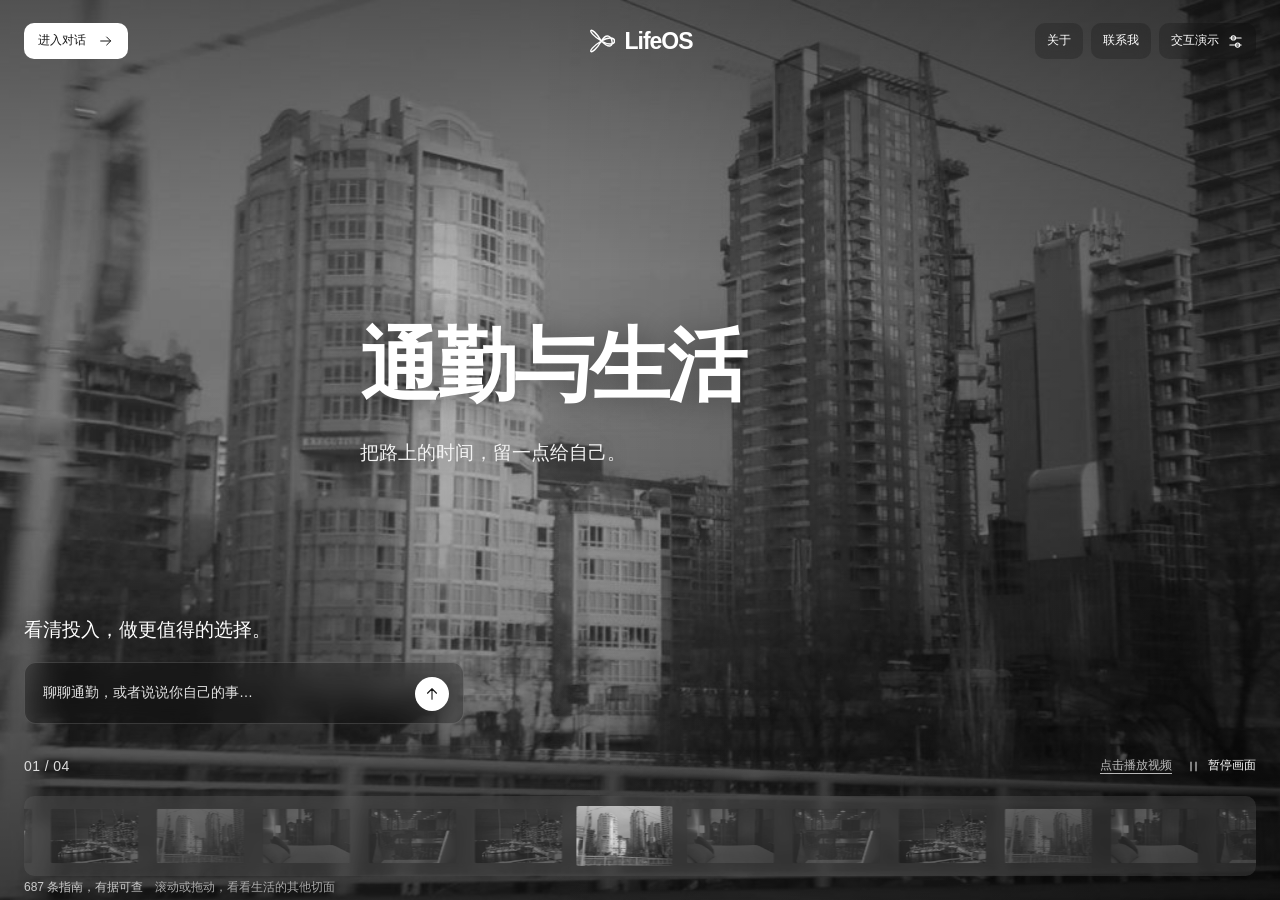
==== commit f3963789: "refine: foreground video scenes and reduce landing slogan" ====
--- a/frontend/horizon/index.html
+++ b/frontend/horizon/index.html
@@ -49,13 +49,16 @@
   </header>
   <main id="main" class="scene-stage" tabindex="-1">
     <button id="scene-open" class="scene-open" aria-label="聊聊「通勤与生活」" disabled></button>
-    <div class="scene-caption"><h1 id="landing-slogan"><span>看清投入，</span><span>做更值得的选择。</span></h1></div>
+    <div id="scene-caption" class="scene-caption"><h1 id="scene-name">通勤与生活</h1><p id="scene-description" class="scene-description">把路上的时间，留一点给自己。</p></div>
     <div class="scene-conversation" role="group" aria-label="开始或继续对话">
+    <p id="landing-slogan" class="scene-product-slogan">看清投入，做更值得的选择。</p>
+    <div class="scene-input-surface">
     <button id="followup-card" class="followup-card" hidden></button>
     <form id="landing-composer" class="scene-form"><label class="sr-only" for="landing-query">说说你想聊的事</label><textarea id="landing-query" rows="1" maxlength="2000" placeholder="聊聊通勤，或者说说你自己的事…" disabled></textarea><button id="landing-send" type="submit" aria-label="开始对话" disabled><svg class="icon"><use href="#up"/></svg></button></form>
     </div>
+    </div>
   </main>
-  <div class="scene-toolbar"><div class="scene-context" aria-live="polite" aria-atomic="true"><span id="scene-counter" class="scene-counter">01 / 04</span><span aria-hidden="true">·</span><span id="scene-name">通勤与生活</span></div><div class="scene-playback"><button id="scene-media-status" class="scene-media-status" hidden></button><button id="scene-pause" class="scene-pause" aria-label="暂停视频与缩略图轨道" aria-pressed="false"><svg class="icon"><use href="#pause"/></svg><span id="scene-pause-label">暂停画面</span></button></div></div>
+  <div class="scene-toolbar"><div class="scene-context" aria-live="polite" aria-atomic="true"><span id="scene-counter" class="scene-counter">01 / 04</span><span id="scene-status" class="sr-only">通勤与生活</span></div><div class="scene-playback"><button id="scene-media-status" class="scene-media-status" hidden></button><button id="scene-pause" class="scene-pause" aria-label="暂停视频与缩略图轨道" aria-pressed="false"><svg class="icon"><use href="#pause"/></svg><span id="scene-pause-label">暂停画面</span></button></div></div>
   <div id="scene-reel" class="scene-reel" role="group" aria-label="场景浏览，可滚动或拖动"><div id="scene-reel-track" class="scene-reel-track"></div></div>
   <div class="scene-credit"><button data-action="guide-info">687 条指南，有据可查</button><span>滚动或拖动，看看生活的其他切面</span></div>
 </div>
--- a/frontend/horizon/scene-landing.css
+++ b/frontend/horizon/scene-landing.css
@@ -1,5 +1,5 @@
-/* Fixed product statement over the media; scene identity sits above the filmstrip. */
-.scene-landing{--scene-margin:24px;position:relative;isolation:isolate;min-height:660px;height:100dvh;overflow:hidden;background:#171717;color:#fff}
+/* Scene identity leads the media; a quieter product promise stays beside the composer. */
+.scene-landing{--scene-margin:24px;--scene-copy-size:clamp(18px,1.5vw,22px);position:relative;isolation:isolate;min-height:660px;height:100dvh;overflow:hidden;background:#171717;color:#fff}
 .scene-media,.scene-poster,.scene-video,.scene-shade,.scene-stage,.scene-open{position:absolute;inset:0;width:100%;height:100%}
 .scene-media{z-index:-2;overflow:hidden}.scene-poster,.scene-video{object-fit:cover;filter:grayscale(1) brightness(.78);pointer-events:none}.scene-video{opacity:0;transition:opacity .55s ease}.scene-landing[data-media="video"] .scene-video{opacity:1}
 .scene-shade{z-index:-1;pointer-events:none;background:linear-gradient(270deg,#0000005c,transparent 58%),linear-gradient(180deg,#00000070 0%,#00000008 30%,#0000000a 50%,#00000080 100%)}
@@ -8,20 +8,20 @@
 .scene-entry{display:flex;align-items:center;gap:12px;min-height:36px;padding:8px 14px;border-radius:10px;background:#fff;color:#171717;font-size:12px}.scene-entry .icon{width:16px;height:16px}.scene-entry:hover{background:#ededed;opacity:1}
 .scene-nav nav{margin-left:auto;display:flex;align-items:center;gap:8px}.scene-nav .text-button,.scene-nav .mode-button{font-size:12px;min-height:36px;padding:8px 12px;background:#00000030;border:0;border-radius:10px;color:#fff;backdrop-filter:blur(7px)}.scene-nav .text-button:hover,.scene-nav .mode-button:hover{background:#00000055;text-decoration:none;opacity:1}.scene-nav .mode-button{gap:8px}.scene-nav .memory-count{background:#ffffff25;color:#fff;font-size:10px;min-width:17px;height:17px;margin-left:3px}
 .scene-stage{z-index:1;pointer-events:none}.scene-open{z-index:0;pointer-events:auto;cursor:pointer;border:0;border-radius:0;background:none!important;color:inherit;transition:none;transform:none!important;opacity:1!important}.scene-open:focus-visible{outline:2px solid #fff;outline-offset:-12px}
-.scene-caption{position:absolute;right:var(--scene-margin);top:38%;width:min(1100px,72vw);transform:translateY(-15%);pointer-events:none;text-align:left;text-shadow:0 2px 30px #00000070}
-.scene-caption h1{font:600 clamp(48px,7.4vw,128px)/1.16 var(--body);letter-spacing:-.04em;width:fit-content;max-width:100%}.scene-caption h1 span{display:block;white-space:nowrap}
-.scene-context{display:flex;align-items:center;gap:10px;font-size:14px;line-height:1.5;color:#f3f3f3;white-space:nowrap}.scene-counter{font-variant-numeric:tabular-nums;letter-spacing:.03em;color:#dedede}.scene-context.is-changing{animation:scene-context-in .4s var(--ease) both}
-.scene-conversation{position:absolute;left:var(--scene-margin);bottom:176px;width:440px;z-index:3;pointer-events:auto;background:#00000040;backdrop-filter:blur(12px);border:1px solid #ffffff26;border-radius:12px;overflow:hidden}.scene-conversation:focus-within{border-color:#ffffff8c;background:#00000055}.scene-form{position:relative;width:100%;padding:14px 14px 12px 18px;display:flex;gap:14px;align-items:center}
+.scene-caption{position:absolute;right:var(--scene-margin);top:38%;width:min(920px,70vw);transform:translateY(-15%);pointer-events:none;text-align:left;text-shadow:0 2px 30px #00000070}
+.scene-caption h1{font:600 clamp(52px,6.25vw,96px)/1.16 var(--body);letter-spacing:-.04em;width:fit-content;max-width:100%;text-wrap:balance}.scene-description{margin-top:24px;font-size:var(--scene-copy-size);line-height:1.65;color:#f3f3f3;text-wrap:pretty;max-width:34em}.scene-product-slogan{margin:0 0 16px;font-size:var(--scene-copy-size);font-weight:500;line-height:1.65;color:#fff;text-shadow:0 2px 18px #00000070}
+.scene-context{display:flex;align-items:center;gap:10px;font-size:14px;line-height:1.5;color:#f3f3f3;white-space:nowrap}.scene-counter{font-variant-numeric:tabular-nums;letter-spacing:.03em;color:#dedede}
+.scene-conversation{position:absolute;left:var(--scene-margin);bottom:176px;width:440px;z-index:3;pointer-events:auto}.scene-product-slogan{pointer-events:none}.scene-input-surface{background:#00000040;backdrop-filter:blur(12px);border:1px solid #ffffff26;border-radius:12px;overflow:hidden}.scene-input-surface:focus-within{border-color:#ffffff8c;background:#00000055}.scene-form{position:relative;width:100%;padding:14px 14px 12px 18px;display:flex;gap:14px;align-items:center}
 .scene-form textarea{display:block;flex:1;min-width:0;resize:none;background:none;color:#fff;border:0;outline:0;font-size:14px;line-height:1.8;min-height:28px;max-height:82px;padding:0}.scene-form textarea::placeholder{color:#e3e3e3;opacity:1}.scene-form textarea:focus{outline:0}.scene-form button{width:34px;height:34px;min-width:34px;display:grid;place-items:center;border-radius:50%;background:#fff;color:#171717}.scene-form button .icon{width:18px;height:18px}
 .scene-landing .followup-card{position:relative;width:100%;max-width:none;min-height:74px;margin:0;padding:14px 18px;gap:18px;justify-content:space-between;color:#fff;background:transparent;border-radius:0;border-bottom:1px solid #ffffff26;text-align:left}.scene-landing .followup-card:hover{background:#ffffff0a;opacity:1}.scene-landing .followup-card>div{min-width:0}.scene-landing .followup-card span{font-size:12px;color:#d0d0d0;margin-bottom:4px}.scene-landing .followup-card strong{font-size:14px;line-height:1.6;max-width:none;color:#fff;font-weight:400;white-space:normal;display:-webkit-box;-webkit-box-orient:vertical;-webkit-line-clamp:2;overflow:hidden}.scene-landing .followup-card .icon{width:20px;height:20px;flex-shrink:0}
 .scene-toolbar{position:absolute;bottom:116px;left:var(--scene-margin);right:var(--scene-margin);z-index:5;display:flex;align-items:center;justify-content:space-between;gap:24px;min-height:36px}.scene-playback{display:flex;align-items:center;gap:14px}.scene-pause{display:flex;align-items:center;gap:7px;font-size:12px;color:#fff;padding:8px 0;min-height:36px}.scene-pause .icon{height:15px;width:15px}.scene-media-status{font-size:12px;color:#fff;min-height:36px;padding:8px 0;text-decoration:underline;text-underline-offset:4px}.scene-media-status:disabled{opacity:.7;cursor:default}
 .scene-reel{position:absolute;left:var(--scene-margin);right:var(--scene-margin);bottom:24px;height:80px;z-index:5;overflow:hidden;background:#82828235;backdrop-filter:blur(7px);border-radius:10px;cursor:grab;touch-action:pan-y;user-select:none}.scene-reel.is-dragging{cursor:grabbing}.scene-reel-track{position:absolute;left:50%;top:10px;display:flex;gap:10px;width:max-content;height:60px;will-change:transform}
 .scene-thumb{position:relative;width:96px;height:60px;flex:0 0 96px;padding:0;overflow:hidden;border-radius:2px;opacity:.34;transform:scale(.91);transition:opacity .3s ease,transform .3s var(--ease);cursor:inherit}.scene-thumb img{display:block;width:100%;height:100%;object-fit:cover;pointer-events:none;filter:grayscale(1)}.scene-thumb.is-active,.scene-thumb:hover,.scene-thumb:focus-visible{opacity:1;transform:scale(1)}.scene-thumb:focus-visible{outline:2px solid #fff;outline-offset:-2px}
-.scene-credit{position:absolute;left:var(--scene-margin);bottom:3px;font-size:10px;color:#ccc;z-index:4}.scene-credit button{font-size:10px;min-height:18px;padding:0;color:inherit}.scene-credit span{margin-left:12px;opacity:.8}
-@keyframes scene-context-in{from{opacity:0;transform:translateY(6px)}to{opacity:1;transform:translateY(0)}}
+.scene-credit{position:absolute;left:var(--scene-margin);bottom:3px;font-size:12px;color:#ccc;z-index:4}.scene-credit button{font-size:12px;min-height:18px;padding:0;color:inherit}.scene-credit span{margin-left:12px;opacity:.8}
 @media(min-width:1800px){.scene-landing{--scene-margin:32px}.scene-conversation{width:480px}.scene-nav{height:96px}}
 @media(max-height:800px){.scene-caption{top:32%}}
-@media(max-width:1100px){.scene-nav nav{gap:4px}.scene-nav .text-button,.scene-nav .mode-button{padding:8px}.scene-conversation{width:380px}.scene-nav .memory-count{display:none}}
+@media(max-height:740px){.scene-caption{top:24%}}
+@media(max-width:1100px){.scene-caption{width:calc(100% - 2 * var(--scene-margin))}.scene-nav nav{gap:4px}.scene-nav .text-button,.scene-nav .mode-button{padding:8px}.scene-conversation{width:380px}.scene-nav .memory-count{display:none}}
 @media(prefers-reduced-motion:reduce){.scene-landing *{animation:none!important;transition:none!important}.scene-reel-track{will-change:auto}}
 
 /* Keep the invisible live region inside the viewport; it must not add a page scrollbar. */
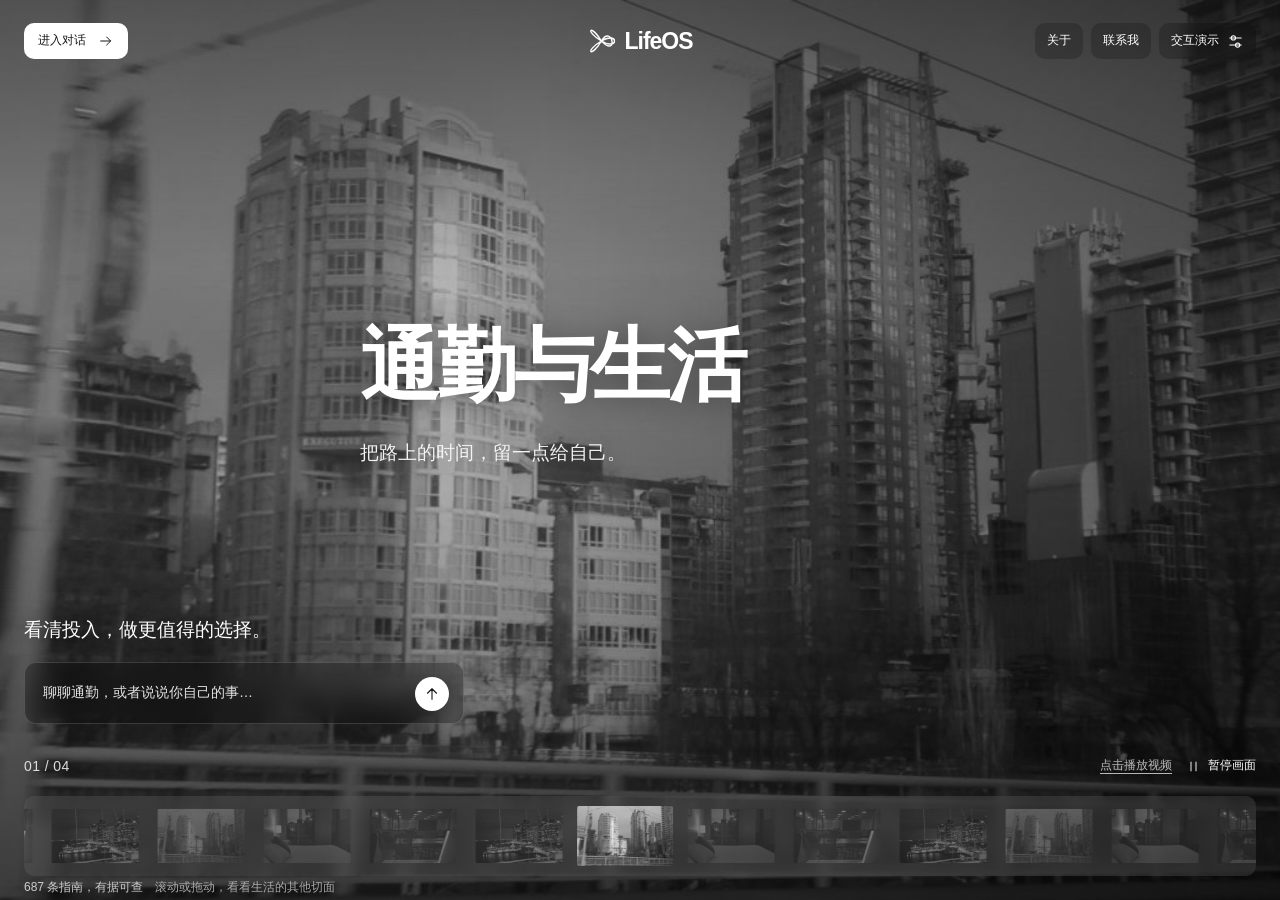
==== commit b205c20a: "Clarify Horizon sidebar hierarchy and add conversation reordering" ====
--- a/frontend/horizon/index.html
+++ b/frontend/horizon/index.html
@@ -36,6 +36,7 @@
   <symbol id="chevron" viewBox="0 0 24 24"><path d="m9 5 7 7-7 7"/></symbol>
   <symbol id="link" viewBox="0 0 24 24"><path d="M14 4h6v6m0-6L10 14m10 0v6H4V4h6"/></symbol>
   <symbol id="share" viewBox="0 0 24 24"><circle cx="6" cy="12" r="3"/><circle cx="18" cy="5" r="3"/><circle cx="18" cy="19" r="3"/><path d="m8.6 10.5 6.8-4m-6.8 7 6.8 4"/></symbol>
+  <symbol id="grip" viewBox="0 0 24 24"><circle cx="9" cy="6" r="1"/><circle cx="15" cy="6" r="1"/><circle cx="9" cy="12" r="1"/><circle cx="15" cy="12" r="1"/><circle cx="9" cy="18" r="1"/><circle cx="15" cy="18" r="1"/></symbol>
   <symbol id="trash" viewBox="0 0 24 24"><path d="M3 6h18M8 6V3h8v3M5 6l1 15h12l1-15M10 10v7m4-7v7"/></symbol>
 </defs></svg>
 
@@ -67,7 +68,7 @@
   <aside id="conversation-sidebar" class="sidebar" aria-label="对话导航">
     <a href="#/" class="wordmark"><svg class="brand-mark"><use href="#mark"/></svg><span>LifeOS</span></a>
     <button class="new-chat" data-action="new-chat"><svg class="icon"><use href="#plus"/></svg>开始新对话</button>
-    <div class="history-heading"><span>最近聊过</span><button class="icon-button" id="history-search-toggle" aria-label="搜索对话"><svg class="icon"><use href="#search"/></svg></button></div>
+    <div class="history-heading"><span id="history-heading-label">对话</span><div class="history-tools"><button id="history-order-reset" type="button" class="history-order-action" hidden>恢复默认</button><button id="history-order-toggle" type="button" class="history-order-action" aria-pressed="false">排序</button><button class="icon-button" id="history-search-toggle" aria-label="搜索对话"><svg class="icon"><use href="#search"/></svg></button></div></div><p id="history-order-help" class="sr-only">拖动右侧手柄调整同组对话的顺序，也可以聚焦手柄后使用上下方向键。拖动中按 Escape 取消。</p>
     <div id="history" class="history"></div>
     <button id="history-all" class="history-all" data-action="conversation-library">全部对话<span id="history-total">0</span></button>
     <div class="sidebar-bottom">
--- a/frontend/horizon/conversation-library.css
+++ b/frontend/horizon/conversation-library.css
@@ -1,9 +1,52 @@
-.workspace .history-row>.history-select{display:block;padding:9px 12px;line-height:1.5;min-height:58px}
-.history-select strong,.history-select small{display:block;white-space:nowrap;overflow:hidden;text-overflow:ellipsis;font-weight:400}
-.history-select strong{font-size:13px}.history-select small{font-size:12px;color:var(--secondary);margin-top:3px}
-.workspace .project-conversations .history-select{min-height:40px;padding-top:9px;padding-bottom:9px}
-.history-all{display:flex;align-items:center;justify-content:space-between;gap:12px;flex-shrink:0;width:100%;min-height:40px;margin-top:8px;padding:8px 12px;border-radius:8px;font-size:12px;text-align:left;color:var(--secondary)}
-.history-all:hover{background:#ededed;color:var(--ink)}.history-all span{font-variant-numeric:tabular-nums}
+/* Sidebar roles: 14px content/action, 12px section labels and activity. */
+.workspace .sidebar>.wordmark{margin-bottom:28px}
+.workspace .new-chat{min-height:44px;padding:11px 14px;border-radius:8px;background:#202020;color:#fff;font-size:14px}
+.workspace .new-chat:hover{background:#333;color:#fff}
+.workspace .history-heading{margin:24px 0 8px;padding:0 12px;font-size:14px;font-weight:600}
+.workspace .history-heading .icon-button{width:32px;height:32px;min-width:32px;color:#626262}
+.history-tools{display:flex;align-items:center;gap:10px;margin-left:auto}
+.history-order-action{min-height:32px;padding:4px 0;font:400 12px/1.5 var(--body);color:#626262;white-space:nowrap}
+.history-order-action:hover,.history-order-action[aria-pressed="true"]{color:var(--ink)}
+.workspace .history{padding:0 2px 8px}
+.workspace .sidebar-section+.sidebar-section{margin-top:24px;padding-top:20px;border-top:1px solid #ececec}
+.workspace .history-section-title{padding:0 12px;margin:0 0 8px;font:400 12px/1.5 var(--body);color:#737373}
+.workspace .project-group{margin:0}
+.workspace .project-heading{min-height:36px;padding:8px 12px;font-size:14px;font-weight:600;border-radius:0}
+.workspace .project-heading:hover{background:none}
+.workspace .project-heading small{margin-left:auto;padding:0;border:0;font-size:12px;color:#737373}
+.workspace .project-heading>.icon{margin-left:4px;color:#737373}
+.workspace .project-conversations{display:grid;grid-template-rows:1fr;margin:4px 0 0 12px;padding:0;border:0;transition:grid-template-rows 360ms cubic-bezier(.22,1,.36,1),opacity 240ms ease-out;opacity:1}
+.workspace .project-conversations[data-expanded="false"]{grid-template-rows:0fr;opacity:0}
+.project-branch-body{min-height:0;overflow:hidden;position:relative;padding-left:18px}
+.project-branches{position:absolute;top:0;left:2px;width:18px;pointer-events:none;fill:none;stroke-width:1;stroke-linecap:round;stroke-linejoin:round}
+.project-branch-base{stroke:#e0e0e0}.project-branch-selected{stroke:#292929;stroke-dasharray:1;stroke-dashoffset:0}
+.workspace .history-row{--line-proximity:0;--line-selected:0;position:relative;margin:0;border-radius:0}
+.workspace .history-row.active{--line-selected:1}
+.workspace .history-row:hover,.workspace .history-row.active,.workspace .project-conversations .history-row.active{background:none}
+.workspace .history-row::before,.workspace .history-row.active::before{content:"";position:absolute;left:2px;top:19px;bottom:auto;width:12px;height:1px;border-radius:0;background:#252525;pointer-events:none;transform-origin:left;transform:scaleX(calc(.25 + .75 * max(var(--line-proximity),var(--line-selected))));opacity:max(var(--line-proximity),var(--line-selected));transition:transform 140ms ease-out,opacity 140ms ease-out}
+.workspace .history-row>button.history-select{display:block;padding:8px 12px 8px 20px;line-height:1.5;min-height:58px}
+.history-select strong,.history-select small{display:block;white-space:nowrap;overflow:hidden;text-overflow:ellipsis;font-weight:400;transform:translateX(calc(var(--line-proximity,0) * 4px));transition:transform 140ms ease-out}
+.history-select strong{font-size:14px;line-height:1.5}.history-select small{font-size:12px;line-height:1.5;color:#737373;margin-top:2px;font-variant-numeric:tabular-nums}
+.workspace .history-row.active .history-select strong{font-weight:600}
+.workspace .project-conversations .history-row>button.history-select,.workspace .conversation-drag-preview[data-order-group^="project:"]>button.history-select{min-height:40px;padding:9px 12px 9px 8px;font-size:14px}
+.workspace .project-conversations .history-row::before{display:none}
+.workspace .history-row:focus-within::before{opacity:1;transform:scaleX(1)}
+.workspace .history-row .delete-history{border-radius:6px;color:#737373}
+.workspace .history-order-handle{width:32px;min-width:32px;height:32px;color:#737373;cursor:grab;touch-action:none}
+.history-order-handle .icon{width:16px;height:16px}
+.workspace .history[data-reordering="true"] .history-row::before{opacity:0}
+.workspace .history[data-reordering="true"] .history-select strong,.workspace .history[data-reordering="true"] .history-select small{transform:none}
+.workspace .history-row.is-ordering-neighbor{transition:transform 240ms cubic-bezier(.22,1,.36,1);will-change:transform}
+.workspace .history-row.is-ordering-origin{background:#f1f1f1;border-radius:7px}
+.workspace .history-row.is-ordering-origin>button{opacity:0}
+.workspace .conversation-drag-preview{position:fixed;z-index:8;margin:0;pointer-events:none;background:#fff!important;border:1px solid #e5e5e5;border-radius:8px;box-shadow:0 12px 28px #0000001f;will-change:transform;transform-origin:center}
+.workspace .conversation-drag-preview::before{display:none}
+.is-history-reordering,.is-history-reordering *{cursor:grabbing!important;user-select:none!important}
+.history-all{display:flex;align-items:center;justify-content:space-between;gap:12px;flex-shrink:0;width:100%;min-height:40px;margin-top:8px;padding:8px 12px;border-radius:8px;font-size:12px;text-align:left;color:#626262}
+.history-all:hover{background:#f5f5f5;color:var(--ink)}.history-all span{font-variant-numeric:tabular-nums}
+.workspace .profile-button small{font-size:12px}
+@media(prefers-reduced-motion:reduce){.workspace .history-row::before,.history-select strong,.history-select small{transition:none!important;transform:none}.workspace .history-row::before{transform:scaleX(calc(.25 + .75 * var(--line-selected)))}}
+@media(prefers-reduced-motion:reduce){.workspace .project-conversations,.workspace .history-row.is-ordering-neighbor{transition:none}.workspace .conversation-drag-preview{box-shadow:none}}
 dialog.history-dialog{width:760px}.history-dialog .dialog-header h2{font:600 14px/1.5 var(--body)}
 .history-library-search{position:sticky;top:0;z-index:1;padding:4px 0 16px;background:var(--surface)}
 .history-library-search input{width:100%;padding:12px 14px;border:1px solid var(--line);border-radius:9px;background:#fff;font:400 14px/1.6 var(--body)}
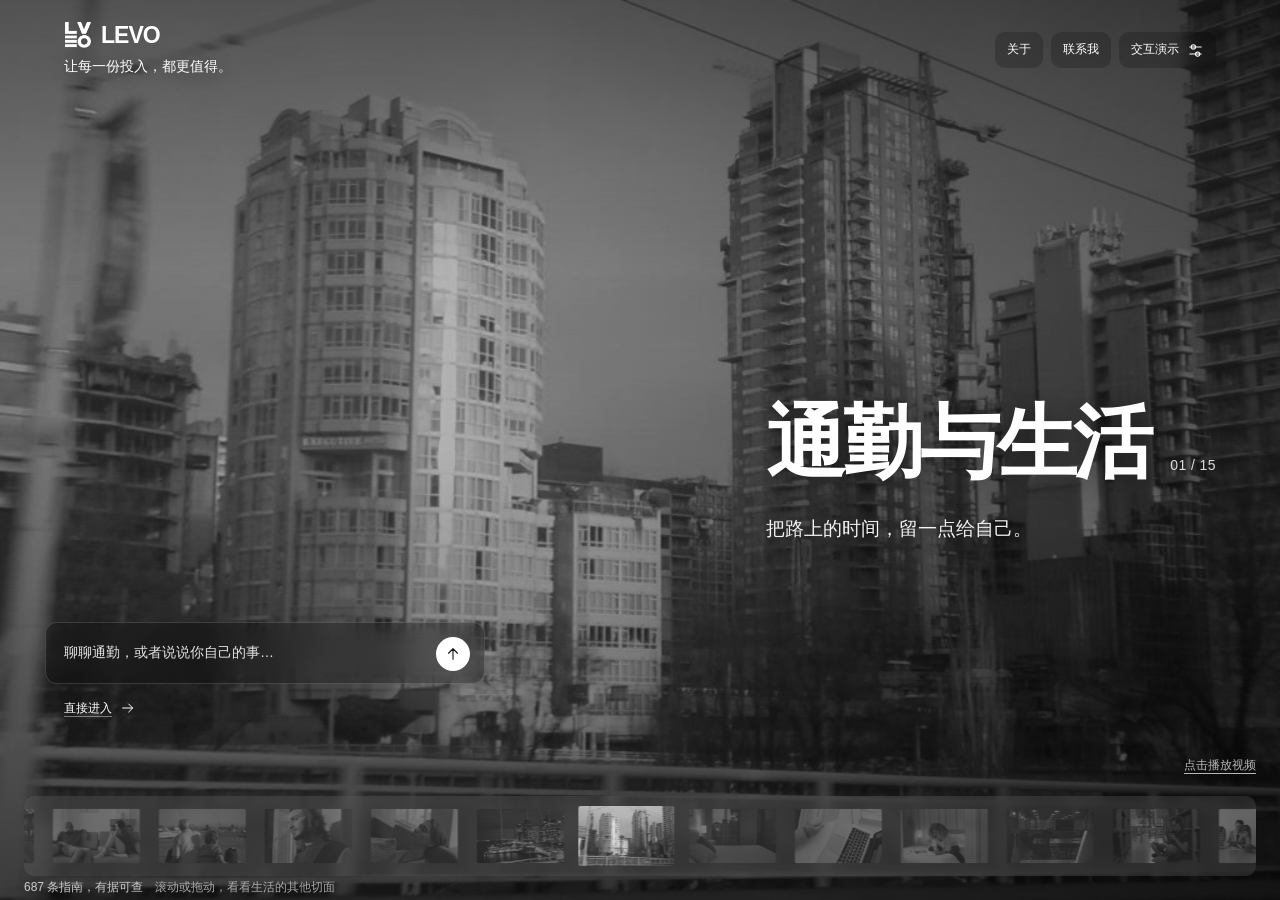
==== commit 548a939f: "Polish LEVO frontend, expand scenes, and update agent handoff" ====
--- a/frontend/horizon/index.html
+++ b/frontend/horizon/index.html
@@ -3,25 +3,25 @@
 <head>
   <meta charset="UTF-8">
   <meta name="viewport" content="width=device-width,initial-scale=1">
-  <meta name="description" content="看清投入，做更值得的选择。结合生活情境，了解建议的成本、收益与依据。">
+  <meta name="description" content="让每一份投入，都更值得。结合生活情境，了解建议的成本、收益与依据。">
   <meta name="theme-color" content="#ffffff">
-  <title>LifeOS — 看清投入，做更值得的选择</title>
-  <link rel="icon" href="assets/mark.svg" type="image/svg+xml">
+  <title>LEVO — 让每一份投入，都更值得。</title>
+  <link rel="icon" href="assets/mark.svg?v=levo" type="image/svg+xml">
   <link rel="stylesheet" href="styles.css">
-  <link rel="stylesheet" href="decision-ledger.css">
+  <link rel="stylesheet" href="decision-ledger.css?v=auto-text-17">
   <link rel="stylesheet" href="guide-detail.css">
   <link rel="stylesheet" href="guide-share.css">
-  <link rel="stylesheet" href="scene-landing.css">
+  <link rel="stylesheet" href="scene-landing.css?v=home-clean-13">
   <link rel="stylesheet" href="workspace-shell.css">
   <link rel="stylesheet" href="conversation-understanding.css">
-  <link rel="stylesheet" href="conversation-library.css">
-  <link rel="stylesheet" href="chat-enhancements.css">
-  <script type="module" src="app.mjs"></script>
+  <link rel="stylesheet" href="conversation-library.css?v=scroll-reading-7">
+  <link rel="stylesheet" href="chat-enhancements.css?v=scroll-reading-7">
+  <script type="module" src="app.mjs?v=auto-text-17"></script>
 </head>
 <body>
 <a class="skip-link" href="#main">跳到主要内容</a>
 <svg class="sprite" xmlns="http://www.w3.org/2000/svg" aria-hidden="true"><defs>
-  <symbol id="mark" viewBox="0 0 32 32"><path d="M16 16C4-4-4 4 16 16S36 4 16 16 4 36 16 16 36 36 16 16"/></symbol>
+  <symbol id="mark" viewBox="0 0 32 32"><image href="assets/mark.svg" width="32" height="32"/></symbol>
   <symbol id="arrow" viewBox="0 0 24 24"><path d="M4 12h15m-6-6 6 6-6 6"/></symbol>
   <symbol id="up" viewBox="0 0 24 24"><path d="M12 19V5m-6 6 6-6 6 6"/></symbol>
   <symbol id="plus" viewBox="0 0 24 24"><path d="M12 5v14M5 12h14"/></symbol>
@@ -44,33 +44,30 @@
   <div class="scene-media" aria-hidden="true"><img id="scene-poster" class="scene-poster" src="assets/scenes/commute.jpg" alt=""><video id="scene-video" class="scene-video" muted loop playsinline preload="metadata" disablepictureinpicture></video></div>
   <div class="scene-shade" aria-hidden="true"></div>
   <header class="scene-nav">
-    <button class="scene-entry" data-action="start">进入对话<svg class="icon" aria-hidden="true"><use href="#arrow"/></svg></button>
-    <a href="#/" class="scene-wordmark" aria-label="LifeOS 首页"><svg class="brand-mark"><use href="#mark"/></svg><span>LifeOS</span></a>
+    <div class="scene-brand"><a href="#/" class="scene-wordmark" aria-label="LEVO 首页"><svg class="brand-mark"><use href="#mark"/></svg><span>LEVO</span></a><p id="landing-slogan" class="scene-product-slogan">让每一份投入，都更值得。</p></div>
     <nav aria-label="主导航"><button class="text-button" data-action="about">关于</button><button class="text-button" data-action="contact">联系我</button><button class="mode-button" data-action="settings"><span class="mode-label">交互演示</span><svg class="icon"><use href="#settings"/></svg></button></nav>
   </header>
   <main id="main" class="scene-stage" tabindex="-1">
     <button id="scene-open" class="scene-open" aria-label="聊聊「通勤与生活」" disabled></button>
-    <div id="scene-caption" class="scene-caption"><h1 id="scene-name">通勤与生活</h1><p id="scene-description" class="scene-description">把路上的时间，留一点给自己。</p></div>
+    <div id="scene-caption" class="scene-caption"><div class="scene-title-line"><h1 id="scene-name">通勤与生活</h1><div class="scene-context" aria-live="polite" aria-atomic="true"><span id="scene-counter" class="scene-counter">01 / 04</span><span id="scene-status" class="sr-only">通勤与生活</span></div></div><p id="scene-description" class="scene-description">把路上的时间，留一点给自己。</p></div>
     <div class="scene-conversation" role="group" aria-label="开始或继续对话">
-    <p id="landing-slogan" class="scene-product-slogan">看清投入，做更值得的选择。</p>
     <div class="scene-input-surface">
-    <button id="followup-card" class="followup-card" hidden></button>
     <form id="landing-composer" class="scene-form"><label class="sr-only" for="landing-query">说说你想聊的事</label><textarea id="landing-query" rows="1" maxlength="2000" placeholder="聊聊通勤，或者说说你自己的事…" disabled></textarea><button id="landing-send" type="submit" aria-label="开始对话" disabled><svg class="icon"><use href="#up"/></svg></button></form>
     </div>
+    <button type="button" class="scene-entry" data-action="start">直接进入<svg class="icon" aria-hidden="true"><use href="#arrow"/></svg></button>
     </div>
   </main>
-  <div class="scene-toolbar"><div class="scene-context" aria-live="polite" aria-atomic="true"><span id="scene-counter" class="scene-counter">01 / 04</span><span id="scene-status" class="sr-only">通勤与生活</span></div><div class="scene-playback"><button id="scene-media-status" class="scene-media-status" hidden></button><button id="scene-pause" class="scene-pause" aria-label="暂停视频与缩略图轨道" aria-pressed="false"><svg class="icon"><use href="#pause"/></svg><span id="scene-pause-label">暂停画面</span></button></div></div>
+  <div class="scene-toolbar"><div class="scene-playback"><button id="scene-media-status" class="scene-media-status" hidden></button></div></div>
   <div id="scene-reel" class="scene-reel" role="group" aria-label="场景浏览，可滚动或拖动"><div id="scene-reel-track" class="scene-reel-track"></div></div>
   <div class="scene-credit"><button data-action="guide-info">687 条指南，有据可查</button><span>滚动或拖动，看看生活的其他切面</span></div>
 </div>
 
 <div id="workspace" class="workspace" data-sidebar-open="true" hidden>
   <aside id="conversation-sidebar" class="sidebar" aria-label="对话导航">
-    <a href="#/" class="wordmark"><svg class="brand-mark"><use href="#mark"/></svg><span>LifeOS</span></a>
-    <button class="new-chat" data-action="new-chat"><svg class="icon"><use href="#plus"/></svg>开始新对话</button>
-    <div class="history-heading"><span id="history-heading-label">对话</span><div class="history-tools"><button id="history-order-reset" type="button" class="history-order-action" hidden>恢复默认</button><button id="history-order-toggle" type="button" class="history-order-action" aria-pressed="false">排序</button><button class="icon-button" id="history-search-toggle" aria-label="搜索对话"><svg class="icon"><use href="#search"/></svg></button></div></div><p id="history-order-help" class="sr-only">拖动右侧手柄调整同组对话的顺序，也可以聚焦手柄后使用上下方向键。拖动中按 Escape 取消。</p>
-    <div id="history" class="history"></div>
-    <button id="history-all" class="history-all" data-action="conversation-library">全部对话<span id="history-total">0</span></button>
+    <a href="#/" class="wordmark"><svg class="brand-mark"><use href="#mark"/></svg><span>LEVO</span></a>
+    <div class="sidebar-primary"><button class="new-chat" data-action="new-chat"><svg class="icon"><use href="#plus"/></svg>开始新对话</button><button class="icon-button" id="history-search-toggle" aria-label="搜索对话"><svg class="icon"><use href="#search"/></svg></button></div>
+<p id="history-order-help" class="sr-only">直接拖动对话调整同组顺序，也可以聚焦对话后按 Alt 加上下方向键。拖动中按 Escape 取消。</p>
+    <div id="history" class="history"><button id="history-all" class="history-all" data-action="conversation-library">全部对话<span id="history-total">0</span></button></div>
     <div class="sidebar-bottom">
       <div id="profile-menu" class="profile-menu" aria-label="个人选项" hidden>
         <button data-action="memories"><svg class="icon"><use href="#memory"/></svg><span>我的记忆</span><span class="memory-count">0</span></button>
@@ -105,5 +102,5 @@
 <dialog id="dialog" aria-labelledby="dialog-title"><div class="dialog-header"><div class="dialog-heading"><p id="dialog-kicker" class="dialog-kicker" hidden></p><h2 id="dialog-title" tabindex="-1"></h2></div><button class="icon-button" id="close-dialog" aria-label="关闭弹窗"><svg class="icon"><use href="#close"/></svg></button></div><div id="dialog-body" class="dialog-body"></div></dialog>
 <div id="toast" class="toast" role="status" hidden></div>
 <div id="announcer" class="sr-only" aria-live="polite" aria-atomic="true"></div>
-<noscript><p class="noscript">开始聊天需要开启 JavaScript。LifeOS 的建议来自固定指南，对话后会自动记忆。</p></noscript>
+<noscript><p class="noscript">开始聊天需要开启 JavaScript。LEVO 的建议来自固定指南，对话后会自动记忆。</p></noscript>
 </body></html>
--- a/frontend/horizon/styles.css
+++ b/frontend/horizon/styles.css
@@ -32,3 +32,7 @@
 .project-group{margin:5px 0 20px}.project-heading{display:flex;align-items:center;gap:8px;width:100%;padding:10px 12px;text-align:left;min-height:44px;font-size:14px;font-weight:500;border-radius:9px}.project-heading:hover{background:var(--accent);opacity:1}.project-heading small{font-size:12px;font-weight:400;color:var(--secondary);border:1px solid #c8c8c8;border-radius:4px;padding:0 4px}.project-heading>.icon{width:14px;height:14px;margin-left:auto;transform:rotate(90deg);transition:transform .2s var(--ease)}.project-heading[aria-expanded="false"]>.icon{transform:rotate(0deg)}.project-conversations{padding-left:12px;margin-left:13px;border-left:1px solid #cecece}.project-conversations .history-row>button:first-child{padding-left:10px;font-size:13px}.project-conversations .history-row.active{background:#dedede}.history-section-title{font-size:12px;color:var(--secondary);padding:0 13px 7px}.project-example-note{max-width:760px;margin:0 auto 26px;padding-bottom:14px;border-bottom:1px solid var(--line);color:var(--secondary);font-size:12px}
 
 .recovered-memory-context{max-width:760px;margin:0 auto 30px;padding:18px 22px;background:var(--card);border-radius:12px}.recovered-memory-context>span{font-size:12px;color:var(--secondary)}.recovered-memory-context h2{font-size:15px;font-weight:500;line-height:1.7;text-align:left;margin-top:6px}.recovered-memory-context p{font-size:14px;line-height:1.85;white-space:pre-wrap;overflow-wrap:anywhere;margin-top:8px}
+
+/* The supplied LEVO image is rendered through its original luminance mask. */
+.brand-mark{filter:none}
+.thinking-mark{animation:none}
--- a/frontend/horizon/decision-ledger.css
+++ b/frontend/horizon/decision-ledger.css
@@ -1,23 +1,40 @@
-/* Quiet, functional typography; the stamp is the single expressive accent. */
-.ledger-entry{--ledger-text:14px;--ledger-meta:12px;--ledger-ease:cubic-bezier(.22,1,.36,1);margin:24px 0;color:var(--ink);text-align:left;font-family:var(--body);font-size:var(--ledger-text);line-height:1.8;background:var(--white);border:1px solid var(--line);border-radius:14px;overflow:hidden}
+/* Three type roles: reading 14, metadata 12, emphasis/data 20. */
+.ledger-entry{--ledger-text:14px;--ledger-meta:12px;--ledger-ease:cubic-bezier(.22,1,.36,1);margin:24px 0;color:var(--ink);text-align:left;font-family:var(--body);font-size:14px;line-height:1.85;background:#fff;border:1px solid #dedede;border-radius:14px;overflow:hidden}
 .ledger-entry button,.ledger-entry input{font-family:inherit}
-.ledger-cover{padding:20px 24px}.ledger-cover-meta{display:flex;align-items:center;justify-content:space-between;gap:18px;font-size:var(--ledger-meta);color:var(--secondary);font-variant-numeric:tabular-nums}.ledger-cover-meta>span:first-child{font-weight:600;color:var(--ink)}
-.ledger-cover-title{font-size:var(--ledger-text);line-height:1.8;font-weight:600;margin:12px 0 4px}.ledger-cover-bottom{display:flex;align-items:center;justify-content:space-between;gap:20px}.ledger-cover-description{font-size:var(--ledger-meta);line-height:1.8;color:var(--secondary)}
-.ledger-open{display:flex;align-items:center;gap:10px;min-height:44px;padding:8px 12px;font-size:var(--ledger-text);font-weight:400;white-space:nowrap;background:var(--card);border-radius:8px}.ledger-open:hover{background:var(--accent);opacity:1!important}.ledger-open::after{content:'↗';display:inline-block;transition:transform .2s var(--ledger-ease)}.ledger-open:hover::after{transform:translate(2px,-2px)}
-.ledger-paper{padding:0 24px 8px}.ledger-is-open .ledger-cover{border-bottom:1px solid var(--line)}.ledger-is-open .ledger-open::after{content:'−'}
-.ledger-toolbar{display:flex;justify-content:space-between;align-items:center;min-height:48px;font-size:var(--ledger-meta);color:var(--secondary)}.ledger-small-button{font-size:var(--ledger-meta);font-weight:400;min-height:40px;padding:8px 0;text-decoration:underline;text-underline-offset:4px;color:var(--secondary)}
-.ledger-step{scroll-margin:20px}.ledger-pending{opacity:0}.ledger-question{padding:8px 0 22px;border-bottom:1px solid var(--line)}.ledger-label{font-size:var(--ledger-meta);color:var(--secondary)}.ledger-question>p{font-size:var(--ledger-text);font-weight:600;line-height:1.9;margin-top:6px;white-space:pre-wrap;overflow-wrap:anywhere}.ledger-text-unit{display:inline-block}
-.ledger-guides{padding:20px 0 0}.ledger-guide-top{display:flex;align-items:center;justify-content:space-between;gap:14px;margin-bottom:10px;color:var(--secondary);font-size:var(--ledger-meta)}.ledger-guide-top strong{font-size:inherit;font-weight:400}.ledger-guide-top p{font-size:inherit;line-height:1.8}
-.ledger-guide-choice{display:grid;grid-template-columns:48px minmax(0,1fr) 32px;width:100%;align-items:center;gap:12px;padding:12px;border-radius:8px;text-align:left;min-height:48px;margin-top:4px}.ledger-guide-choice[aria-pressed="true"]{background:var(--card)}.ledger-guide-choice:hover{background:var(--card);opacity:1!important}.ledger-guide-id{font-size:var(--ledger-meta);color:var(--secondary);font-variant-numeric:tabular-nums}.ledger-guide-title{font-size:var(--ledger-text);line-height:1.8;font-weight:400}.ledger-guide-arrow{font-size:var(--ledger-meta);text-align:right;color:var(--secondary)}
-.ledger-detail{margin-top:24px}.ledger-detail-title{padding-bottom:10px}.ledger-detail-title h4{font-size:var(--ledger-text);line-height:1.8;font-weight:600;margin:4px 0 0}.ledger-balance{margin:0}.ledger-balance>div{display:grid;grid-template-columns:56px minmax(0,1fr);gap:16px;padding:14px 0;border-top:1px solid var(--line)}.ledger-balance dt{font-size:var(--ledger-meta);color:var(--secondary);padding-top:2px}.ledger-balance dd{font-size:var(--ledger-text);line-height:1.9;font-weight:400;margin:0;white-space:pre-wrap;overflow-wrap:anywhere}
-.ledger-limits{border-top:1px solid var(--line);padding:2px 0}.ledger-limits summary{cursor:pointer;min-height:44px;align-content:center;font-size:var(--ledger-meta);color:var(--secondary);list-style-position:inside}.ledger-limits p{font-size:var(--ledger-meta);line-height:1.9;color:var(--secondary);margin:6px 0 12px;white-space:pre-wrap;overflow-wrap:anywhere}.ledger-source{font-size:var(--ledger-meta);color:var(--secondary);line-height:1.9}.ledger-source>span{display:block;overflow-wrap:anywhere}.ledger-source-link{font-size:var(--ledger-meta);min-height:44px;padding:8px 0;text-decoration:underline;text-underline-offset:4px;color:var(--ink)}
-.ledger-calculator{padding:20px 0;margin-top:18px;border-top:1px solid var(--line)}.ledger-calc-title h4{font-size:var(--ledger-text);line-height:1.8;margin:0;font-weight:600}.ledger-calc-title>span{display:block;margin-top:4px;font-size:var(--ledger-meta);color:var(--secondary)}
-.ledger-calc-fields{display:grid;grid-template-columns:repeat(3,minmax(0,1fr));gap:12px;margin:18px 0}.ledger-calc-fields>label>span{display:block;font-size:var(--ledger-meta);color:var(--secondary);margin-bottom:6px}.ledger-calc-fields label>div{display:flex;align-items:center;gap:8px;font-size:var(--ledger-meta)}.ledger-calc-fields input{width:78px;min-width:0;max-width:70%;background:var(--white);border:1px solid var(--line);border-radius:6px;padding:8px 10px;min-height:44px;font-size:var(--ledger-text);font-variant-numeric:tabular-nums}
-.ledger-calc-results{display:grid;grid-template-columns:1fr 1fr;gap:20px;padding:12px 0}.ledger-calc-result{display:flex;align-items:baseline;flex-wrap:wrap;gap:10px;min-width:0}.ledger-calc-result>span{font-size:var(--ledger-meta);color:var(--secondary);white-space:nowrap}.ledger-number{display:inline-block;min-width:3ch;font-size:28px;letter-spacing:-.035em;font-weight:600;line-height:1.3;font-variant-numeric:tabular-nums}.ledger-calc-error:empty{display:none}.ledger-calc-error{font-size:var(--ledger-meta);margin-top:12px}.ledger-calc-assumption{font-size:var(--ledger-meta);line-height:1.8;color:var(--secondary);margin-top:12px}
-.ledger-conclusion{display:grid;grid-template-columns:minmax(0,1fr) 76px;gap:20px;align-items:center;margin-top:8px;padding:22px 0;border-top:1px solid var(--line)}.ledger-conclusion h4{font-size:var(--ledger-text);font-weight:600;margin:0 0 6px;line-height:1.8}.ledger-conclusion p{font-size:var(--ledger-meta);line-height:1.8;color:var(--secondary)}
-.ledger-seal{display:flex;flex-direction:column;justify-content:center;align-items:center;border:1.5px solid var(--ink);outline:1px solid var(--ink);outline-offset:-5px;width:72px;height:72px;border-radius:50%;transform:rotate(-9deg);transform-origin:55% 65%;color:var(--ink)}.ledger-seal strong{font-size:var(--ledger-text);font-weight:600;letter-spacing:.04em}.ledger-seal span{font-size:var(--ledger-meta);line-height:1.5;letter-spacing:.02em}
-.ledger-bottom{display:flex;align-items:center;justify-content:space-between;gap:20px;border-top:1px solid var(--line);padding-top:4px}.ledger-back{font-size:var(--ledger-text);font-weight:400;min-height:44px;padding:8px 0}
-/* Layout is present from the outset. Only the text and ink arrive; nothing pushes the page. */
-.ledger-reveal{animation:ledger-settle .62s var(--reveal-delay,0ms) var(--ledger-ease) both}.ledger-question.ledger-reveal{animation-name:ledger-fade}.ledger-question.ledger-reveal .ledger-text-unit{animation:ledger-text .7s calc(var(--reveal-delay,0ms) + var(--text-delay,0ms)) var(--ledger-ease) both}.ledger-guides.ledger-reveal{animation-name:ledger-fade}.ledger-guides.ledger-reveal .ledger-guide-choice{animation:ledger-settle .55s calc(var(--reveal-delay,0ms) + var(--row-delay,0ms)) var(--ledger-ease) both}.ledger-detail.ledger-reveal .ledger-balance>div{animation:ledger-settle .65s calc(var(--reveal-delay,0ms) + var(--row-delay,0ms)) var(--ledger-ease) both}.ledger-conclusion.ledger-reveal{animation-name:ledger-fade}.ledger-conclusion.ledger-reveal .ledger-seal{animation:ledger-stamp .7s var(--stamp-delay,600ms) cubic-bezier(.2,.8,.25,1) both}
-@keyframes ledger-fade{from{opacity:0}to{opacity:1}}@keyframes ledger-settle{from{opacity:0;transform:translateY(6px)}to{opacity:1;transform:translateY(0)}}@keyframes ledger-text{from{opacity:0;transform:translateY(9px)}to{opacity:1;transform:translateY(0)}}@keyframes ledger-stamp{0%{opacity:0;transform:translateY(-14px) rotate(-15deg) scale(1.25)}48%{opacity:1;transform:translateY(1px) rotate(-8deg) scale(.96)}72%{opacity:1;transform:translateY(-1px) rotate(-9.5deg) scale(1.015)}100%{opacity:1;transform:translateY(0) rotate(-9deg) scale(1)}}
-@media(prefers-reduced-motion:reduce){.ledger-entry *,.ledger-entry *::after{animation:none!important;transition:none!important;scroll-behavior:auto!important}.ledger-pending{opacity:1}}
+.ledger-cover{padding:22px 26px 24px}.ledger-cover-meta{display:flex;align-items:center;justify-content:space-between;gap:18px;font-size:12px;color:#737373;font-variant-numeric:tabular-nums}.ledger-cover-meta>span:first-child{font-weight:600;color:var(--ink)}
+.ledger-cover-title{font-size:20px;line-height:1.6;font-weight:600;margin:16px 0 10px;letter-spacing:-.02em}.ledger-cover-evidence{display:flex;align-items:center;gap:8px;color:#737373;font-size:12px}.ledger-cover-evidence strong{font-size:12px;font-weight:600;color:var(--ink);line-height:1.5;min-width:18px;text-align:center;border-bottom:1px solid #9a9a9a}
+.ledger-cover-bottom{display:flex;align-items:center;justify-content:space-between;gap:20px;margin-top:20px;padding-top:18px;border-top:1px solid #ededed}.ledger-cover-description{font-size:14px;line-height:1.8;color:#737373}
+.ledger-open{display:flex;align-items:center;justify-content:center;gap:14px;min-height:44px;padding:10px 16px;font-size:14px;font-weight:400;white-space:nowrap;background:#222;color:#fff;border-radius:7px}.ledger-open:hover{background:#393939;opacity:1!important}.ledger-arrow{height:18px;width:18px;fill:none;stroke:currentColor;stroke-width:1.5;stroke-linecap:round;stroke-linejoin:round;transition:transform 180ms var(--ledger-ease)}.ledger-open:hover .ledger-arrow{transform:translateX(3px)}.ledger-is-open .ledger-open{background:#f3f3f3;color:var(--ink)}.ledger-is-open .ledger-arrow{transform:rotate(-90deg)}
+.ledger-paper{padding:0 26px 6px}.ledger-is-open .ledger-cover{border-bottom:1px solid #e5e5e5}.ledger-toolbar{display:flex;justify-content:space-between;align-items:center;min-height:58px;gap:20px;font-size:12px;color:#737373}
+.ledger-reading-unit{scroll-margin:24px}.ledger-label{font-size:12px;color:#737373;font-weight:400;line-height:1.8;margin:0 0 9px}.ledger-reading-unit>p{font-size:14px;line-height:1.95;margin:0;white-space:pre-wrap;overflow-wrap:anywhere}.ledger-question{padding:4px 0 24px;border-bottom:1px solid #e5e5e5}.ledger-question p{font-weight:500}.ledger-question .ledger-reading-unit+.ledger-reading-unit{margin-top:12px}
+.ledger-guides{padding:24px 0}.ledger-choices{display:flex;flex-direction:column;gap:6px}.ledger-guide-choice{display:grid;grid-template-columns:minmax(0,1fr) 24px;width:100%;align-items:center;column-gap:16px;row-gap:5px;padding:14px 16px;border-radius:7px;text-align:left;min-height:56px;border:1px solid transparent}.ledger-guide-choice[aria-pressed="true"]{background:#f5f5f5;border-color:#e5e5e5}.ledger-guide-choice:hover{background:#f5f5f5;opacity:1!important}.ledger-guide-id{grid-column:1;font-size:12px;color:#737373;font-variant-numeric:tabular-nums}.ledger-guide-title{grid-column:1;font-size:14px;line-height:1.8;font-weight:500}.ledger-guide-grade{grid-column:2;grid-row:1/3;align-self:center;font-size:20px;line-height:1.3;font-weight:500;text-align:right;font-variant-numeric:tabular-nums}
+.ledger-detail>.ledger-reading-unit,.ledger-closing-copy>.ledger-reading-unit{padding:13px 0}.ledger-detail>.ledger-reading-unit:has(>.ledger-label),.ledger-closing-copy>.ledger-reading-unit:has(>.ledger-label){padding-top:24px;margin-top:10px;border-top:1px solid #e5e5e5}.ledger-detail>.ledger-reading-unit:first-child,.ledger-closing-copy>.ledger-reading-unit:first-child{margin-top:0}.ledger-facts{display:grid;grid-template-columns:1fr 1fr;column-gap:28px;margin:0}.ledger-facts .ledger-fact-pair{display:flex;justify-content:space-between;align-items:baseline;gap:12px;padding:10px 0;border-bottom:1px solid #ededed}.ledger-facts dt{font-size:12px;color:#737373}.ledger-facts dd{font-size:14px;font-weight:600;margin:0}
+.ledger-evidence-summary{display:grid;grid-template-columns:44px minmax(0,1fr);column-gap:14px;row-gap:4px;align-items:center;padding:12px 0}.ledger-evidence-grade{grid-row:1/3;align-self:start;font-size:20px;line-height:1.5;font-weight:600;border-bottom:1px solid var(--ink);width:30px;text-align:center;font-variant-numeric:tabular-nums}.ledger-evidence-caption{font-size:14px;font-weight:500;line-height:1.8}.ledger-evidence-note{font-size:12px;color:#737373;line-height:1.9}.ledger-source-link{font-size:12px;min-height:44px;padding:8px 0;text-decoration:underline;text-underline-offset:4px;color:var(--ink)}
+.ledger-calculator{padding:24px 0;margin-top:10px;border-top:1px solid #e5e5e5}.ledger-calc-title h4{font-size:14px;line-height:1.8;margin:0;font-weight:600}.ledger-calc-title p{display:block;margin-top:5px;font-size:12px;color:#737373}.ledger-calc-fields{display:grid;grid-template-columns:repeat(3,minmax(0,1fr));gap:12px;margin:20px 0}.ledger-calc-fields>label>span{display:block;font-size:12px;color:#737373;margin-bottom:6px}.ledger-calc-fields label>div{display:flex;align-items:center;gap:8px;font-size:12px}.ledger-calc-fields input{width:78px;min-width:0;max-width:70%;background:#fff;border:1px solid #dedede;border-radius:6px;padding:8px 10px;min-height:44px;font-size:14px;font-variant-numeric:tabular-nums}.ledger-calc-results{display:grid;grid-template-columns:1fr 1fr;gap:20px;padding:14px 0}.ledger-calc-result{display:flex;align-items:baseline;flex-wrap:wrap;gap:10px;min-width:0}.ledger-calc-result>span{font-size:12px;color:#737373;white-space:nowrap}.ledger-number{display:inline-block;min-width:3ch;font-size:20px;font-weight:600;line-height:1.5;font-variant-numeric:tabular-nums}.ledger-calc-error:empty{display:none}.ledger-calc-error{font-size:12px;margin-top:12px}.ledger-calculator .ledger-reading-unit>p.ledger-calc-assumption{font-size:12px;line-height:1.8;color:#737373;margin-top:12px}
+.ledger-seal-slot{position:relative;isolation:isolate;width:164px;height:164px;display:grid;place-items:center;margin:0;pointer-events:none}
+.ledger-seal-slot::before,.ledger-seal-slot::after{content:"";position:absolute;z-index:-1;left:50%;top:50%;width:148px;height:148px;border:1px solid #252525;border-radius:50%;opacity:0;transform:translate(-50%,-50%) scale(.88);pointer-events:none}
+.ledger-seal-slot:has(.ledger-seal[data-state="stamping"])::before{animation:ledger-ink-wave 640ms 410ms cubic-bezier(.16,1,.3,1) both}
+.ledger-seal-slot:has(.ledger-seal[data-state="stamping"])::after{animation:ledger-ink-wave-soft 570ms 490ms cubic-bezier(.16,1,.3,1) both}
+.ledger-seal{display:flex;flex-direction:column;justify-content:center;align-items:center;gap:5px;border:0;width:144px;height:144px;border-radius:50%;transform:rotate(-9deg);transform-origin:55% 65%;color:var(--ink)}
+.ledger-seal svg{width:100%;height:100%;overflow:visible;fill:currentColor}.ledger-seal-ring{font-size:12px;font-weight:500;letter-spacing:.04em}.ledger-seal-wordmark{font-size:20px;font-weight:600;letter-spacing:.06em;text-anchor:middle}
+.ledger-seal[data-state="waiting"]{opacity:0}.ledger-seal[data-state="stamping"]{animation:ledger-stamp 1100ms cubic-bezier(.2,.8,.25,1) both}.ledger-seal[data-state="done"]{opacity:.72;transform:rotate(-9deg)}
+/* Automatic word wave; the layout and controls remain stable. */
+.ledger-reveal-text{transform:rotate(var(--ledger-text-turn,0deg));transform-origin:0 50%}
+.ledger-reveal-piece{display:inline-block;vertical-align:baseline;opacity:.16;filter:blur(3px)}
+.ledger-guide-choice:has(.ledger-grade-qualified){grid-template-columns:minmax(0,1fr) 130px}
+.ledger-evidence-summary:has(.ledger-grade-qualified){grid-template-columns:130px minmax(0,1fr)}
+.ledger-guide-grade.ledger-grade-qualified,.ledger-evidence-grade.ledger-grade-qualified{font-size:12px;line-height:1.7;font-weight:400;width:auto;max-width:130px;overflow-wrap:anywhere;text-align:left}
+@keyframes ledger-stamp{0%{opacity:0;transform:translateY(-56px) rotate(-18deg) scale(1.38)}24%{opacity:.72;transform:translateY(-12px) rotate(-11deg) scale(1.08)}38%{opacity:.72;transform:translateY(3px) rotate(-8deg) scale(1.035,.96)}54%{opacity:.72;transform:translateY(-3px) rotate(-10deg) scale(1.025)}74%{opacity:.72;transform:translateY(0) rotate(-9deg) scale(.998)}100%{opacity:.72;transform:translateY(0) rotate(-9deg) scale(1)}}
+@keyframes ledger-ink-wave{0%{opacity:0;transform:translate(-50%,-50%) scale(.88)}10%{opacity:.24}100%{opacity:0;transform:translate(-50%,-50%) scale(1.3)}}
+@keyframes ledger-ink-wave-soft{0%{opacity:0;transform:translate(-50%,-50%) scale(.94)}12%{opacity:.12}100%{opacity:0;transform:translate(-50%,-50%) scale(1.25)}}
+@media(prefers-reduced-motion:reduce){.ledger-entry *{animation:none!important;transition:none!important;scroll-behavior:auto!important}.ledger-reveal-text{transform:none!important}.ledger-reveal-piece{opacity:1!important;filter:none!important}}
+
+@media(prefers-reduced-motion:reduce){.ledger-seal-slot::before,.ledger-seal-slot::after{animation:none!important;opacity:0!important}}
+
+.ledger-with-seal{position:relative}
+.ledger-with-seal>.ledger-seal-slot{position:absolute;right:-6px;bottom:8px;z-index:2}
+.ledger-closing-copy{min-width:0;width:100%}
+.ledger-seal{mix-blend-mode:multiply}
+.ledger-seal-circles{fill:none;stroke:currentColor}
+.ledger-seal[data-state="stamping"]{opacity:.72}
+@media print{.ledger-reveal-text{transform:none!important}.ledger-reveal-piece{opacity:1!important;filter:none!important}}
--- a/frontend/horizon/scene-landing.css
+++ b/frontend/horizon/scene-landing.css
@@ -1,28 +1,31 @@
-/* Scene identity leads the media; a quieter product promise stays beside the composer. */
-.scene-landing{--scene-margin:24px;--scene-copy-size:clamp(18px,1.5vw,22px);position:relative;isolation:isolate;min-height:660px;height:100dvh;overflow:hidden;background:#171717;color:#fff}
+/* Brand and composer anchor the left; the changing scenario occupies the right. */
+.scene-landing{--scene-margin:24px;--scene-input-inset:18px;--scene-gutter:clamp(24px,5vw,96px);--scene-copy-size:clamp(18px,1.5vw,22px);position:relative;isolation:isolate;min-height:660px;height:100dvh;overflow:hidden;background:#171717;color:#fff}
 .scene-media,.scene-poster,.scene-video,.scene-shade,.scene-stage,.scene-open{position:absolute;inset:0;width:100%;height:100%}
 .scene-media{z-index:-2;overflow:hidden}.scene-poster,.scene-video{object-fit:cover;filter:grayscale(1) brightness(.78);pointer-events:none}.scene-video{opacity:0;transition:opacity .55s ease}.scene-landing[data-media="video"] .scene-video{opacity:1}
 .scene-shade{z-index:-1;pointer-events:none;background:linear-gradient(270deg,#0000005c,transparent 58%),linear-gradient(180deg,#00000070 0%,#00000008 30%,#0000000a 50%,#00000080 100%)}
-.scene-nav{position:absolute;z-index:5;top:0;left:0;width:100%;height:82px;display:flex;align-items:center;justify-content:space-between;padding:0 var(--scene-margin);gap:25px;color:#fff}
-.scene-wordmark{position:absolute;left:50%;transform:translateX(-50%);display:flex;align-items:center;gap:9px;font-size:23px;font-weight:550;letter-spacing:-1px;line-height:1}.scene-wordmark .brand-mark{width:28px;height:28px}
-.scene-entry{display:flex;align-items:center;gap:12px;min-height:36px;padding:8px 14px;border-radius:10px;background:#fff;color:#171717;font-size:12px}.scene-entry .icon{width:16px;height:16px}.scene-entry:hover{background:#ededed;opacity:1}
+.scene-nav{position:absolute;z-index:5;top:0;left:0;width:100%;height:100px;display:flex;align-items:center;justify-content:space-between;padding:0 var(--scene-gutter);gap:25px;color:#fff}
+.scene-brand{display:flex;flex-direction:column;align-items:flex-start;gap:6px}.scene-wordmark{display:flex;align-items:center;gap:9px;font-size:23px;font-weight:550;letter-spacing:-1px;line-height:1}.scene-wordmark .brand-mark{width:28px;height:28px}
+.scene-entry{display:flex;align-items:center;gap:8px;width:fit-content;min-height:32px;margin:8px 0 0 calc(var(--scene-input-inset) + 1px);padding:4px 0;border-radius:0;background:none;color:#fff;font-size:12px;line-height:1.5;text-decoration:underline;text-decoration-color:#ffffff66;text-underline-offset:4px}.scene-entry:hover{background:none;text-decoration-color:#fff;text-decoration:underline;text-underline-offset:4px;opacity:1}
 .scene-nav nav{margin-left:auto;display:flex;align-items:center;gap:8px}.scene-nav .text-button,.scene-nav .mode-button{font-size:12px;min-height:36px;padding:8px 12px;background:#00000030;border:0;border-radius:10px;color:#fff;backdrop-filter:blur(7px)}.scene-nav .text-button:hover,.scene-nav .mode-button:hover{background:#00000055;text-decoration:none;opacity:1}.scene-nav .mode-button{gap:8px}.scene-nav .memory-count{background:#ffffff25;color:#fff;font-size:10px;min-width:17px;height:17px;margin-left:3px}
-.scene-stage{z-index:1;pointer-events:none}.scene-open{z-index:0;pointer-events:auto;cursor:pointer;border:0;border-radius:0;background:none!important;color:inherit;transition:none;transform:none!important;opacity:1!important}.scene-open:focus-visible{outline:2px solid #fff;outline-offset:-12px}
-.scene-caption{position:absolute;right:var(--scene-margin);top:38%;width:min(920px,70vw);transform:translateY(-15%);pointer-events:none;text-align:left;text-shadow:0 2px 30px #00000070}
-.scene-caption h1{font:600 clamp(52px,6.25vw,96px)/1.16 var(--body);letter-spacing:-.04em;width:fit-content;max-width:100%;text-wrap:balance}.scene-description{margin-top:24px;font-size:var(--scene-copy-size);line-height:1.65;color:#f3f3f3;text-wrap:pretty;max-width:34em}.scene-product-slogan{margin:0 0 16px;font-size:var(--scene-copy-size);font-weight:500;line-height:1.65;color:#fff;text-shadow:0 2px 18px #00000070}
+.scene-stage{z-index:1;pointer-events:none;display:grid;grid-template-rows:minmax(0,1fr) auto;gap:32px;padding:132px var(--scene-gutter) 176px}.scene-open{z-index:0;pointer-events:auto;cursor:pointer;border:0;border-radius:0;background:none!important;color:inherit;transition:none;transform:none!important;opacity:1!important}.scene-open:focus-visible{outline:2px solid #fff;outline-offset:-12px}
+.scene-caption{position:relative;align-self:end;justify-self:end;margin-bottom:clamp(24px,5vh,60px);width:fit-content;max-width:min(920px,100%);pointer-events:none;text-align:left;text-shadow:0 2px 30px #00000070}
+.scene-title-line{display:flex;align-items:baseline;flex-wrap:wrap;column-gap:20px;row-gap:8px}.scene-caption h1{font:600 clamp(52px,6.25vw,96px)/1.16 var(--body);letter-spacing:-.04em;width:fit-content;max-width:100%;margin:0;text-wrap:balance}.scene-description{margin:24px 0 0;font-size:var(--scene-copy-size);line-height:1.65;color:#f3f3f3;text-wrap:pretty;max-width:34em}.scene-product-slogan{margin:0;text-align:left;font-size:14px;font-weight:400;line-height:1.65;color:#fff;text-shadow:0 2px 18px #00000070}
 .scene-context{display:flex;align-items:center;gap:10px;font-size:14px;line-height:1.5;color:#f3f3f3;white-space:nowrap}.scene-counter{font-variant-numeric:tabular-nums;letter-spacing:.03em;color:#dedede}
-.scene-conversation{position:absolute;left:var(--scene-margin);bottom:176px;width:440px;z-index:3;pointer-events:auto}.scene-product-slogan{pointer-events:none}.scene-input-surface{background:#00000040;backdrop-filter:blur(12px);border:1px solid #ffffff26;border-radius:12px;overflow:hidden}.scene-input-surface:focus-within{border-color:#ffffff8c;background:#00000055}.scene-form{position:relative;width:100%;padding:14px 14px 12px 18px;display:flex;gap:14px;align-items:center}
-.scene-form textarea{display:block;flex:1;min-width:0;resize:none;background:none;color:#fff;border:0;outline:0;font-size:14px;line-height:1.8;min-height:28px;max-height:82px;padding:0}.scene-form textarea::placeholder{color:#e3e3e3;opacity:1}.scene-form textarea:focus{outline:0}.scene-form button{width:34px;height:34px;min-width:34px;display:grid;place-items:center;border-radius:50%;background:#fff;color:#171717}.scene-form button .icon{width:18px;height:18px}
-.scene-landing .followup-card{position:relative;width:100%;max-width:none;min-height:74px;margin:0;padding:14px 18px;gap:18px;justify-content:space-between;color:#fff;background:transparent;border-radius:0;border-bottom:1px solid #ffffff26;text-align:left}.scene-landing .followup-card:hover{background:#ffffff0a;opacity:1}.scene-landing .followup-card>div{min-width:0}.scene-landing .followup-card span{font-size:12px;color:#d0d0d0;margin-bottom:4px}.scene-landing .followup-card strong{font-size:14px;line-height:1.6;max-width:none;color:#fff;font-weight:400;white-space:normal;display:-webkit-box;-webkit-box-orient:vertical;-webkit-line-clamp:2;overflow:hidden}.scene-landing .followup-card .icon{width:20px;height:20px;flex-shrink:0}
-.scene-toolbar{position:absolute;bottom:116px;left:var(--scene-margin);right:var(--scene-margin);z-index:5;display:flex;align-items:center;justify-content:space-between;gap:24px;min-height:36px}.scene-playback{display:flex;align-items:center;gap:14px}.scene-pause{display:flex;align-items:center;gap:7px;font-size:12px;color:#fff;padding:8px 0;min-height:36px}.scene-pause .icon{height:15px;width:15px}.scene-media-status{font-size:12px;color:#fff;min-height:36px;padding:8px 0;text-decoration:underline;text-underline-offset:4px}.scene-media-status:disabled{opacity:.7;cursor:default}
+.scene-conversation{position:relative;justify-self:start;margin-left:calc(-1 * (var(--scene-input-inset) + 1px));width:min(440px,100%);z-index:3;pointer-events:auto}.scene-product-slogan{pointer-events:none}.scene-input-surface{background:#00000040;backdrop-filter:blur(12px);border:1px solid #ffffff26;border-radius:12px;overflow:hidden}.scene-input-surface:focus-within{border-color:#ffffff8c;background:#00000055}.scene-form{position:relative;width:100%;padding:14px 14px 12px var(--scene-input-inset);display:flex;gap:14px;align-items:center}
+.scene-form textarea{display:block;flex:1;min-width:0;resize:none;background:none;color:#fff;border:0;outline:0;font-size:14px;line-height:1.8;min-height:28px;max-height:100px;padding:0}.scene-form textarea::placeholder{color:#e3e3e3;opacity:1}.scene-form textarea:focus{outline:0}.scene-form button{width:34px;height:34px;min-width:34px;display:grid;place-items:center;border-radius:50%;background:#fff;color:#171717}.scene-form button .icon{width:18px;height:18px}
+
+.scene-toolbar{position:absolute;bottom:116px;left:var(--scene-margin);right:var(--scene-margin);z-index:5;display:flex;align-items:center;justify-content:flex-end;gap:24px;min-height:36px}.scene-playback{display:flex;align-items:center;gap:14px}.scene-media-status{font-size:12px;color:#fff;min-height:36px;padding:8px 0;text-decoration:underline;text-underline-offset:4px}.scene-media-status:disabled{opacity:.7;cursor:default}
 .scene-reel{position:absolute;left:var(--scene-margin);right:var(--scene-margin);bottom:24px;height:80px;z-index:5;overflow:hidden;background:#82828235;backdrop-filter:blur(7px);border-radius:10px;cursor:grab;touch-action:pan-y;user-select:none}.scene-reel.is-dragging{cursor:grabbing}.scene-reel-track{position:absolute;left:50%;top:10px;display:flex;gap:10px;width:max-content;height:60px;will-change:transform}
 .scene-thumb{position:relative;width:96px;height:60px;flex:0 0 96px;padding:0;overflow:hidden;border-radius:2px;opacity:.34;transform:scale(.91);transition:opacity .3s ease,transform .3s var(--ease);cursor:inherit}.scene-thumb img{display:block;width:100%;height:100%;object-fit:cover;pointer-events:none;filter:grayscale(1)}.scene-thumb.is-active,.scene-thumb:hover,.scene-thumb:focus-visible{opacity:1;transform:scale(1)}.scene-thumb:focus-visible{outline:2px solid #fff;outline-offset:-2px}
 .scene-credit{position:absolute;left:var(--scene-margin);bottom:3px;font-size:12px;color:#ccc;z-index:4}.scene-credit button{font-size:12px;min-height:18px;padding:0;color:inherit}.scene-credit span{margin-left:12px;opacity:.8}
-@media(min-width:1800px){.scene-landing{--scene-margin:32px}.scene-conversation{width:480px}.scene-nav{height:96px}}
-@media(max-height:800px){.scene-caption{top:32%}}
-@media(max-height:740px){.scene-caption{top:24%}}
-@media(max-width:1100px){.scene-caption{width:calc(100% - 2 * var(--scene-margin))}.scene-nav nav{gap:4px}.scene-nav .text-button,.scene-nav .mode-button{padding:8px}.scene-conversation{width:380px}.scene-nav .memory-count{display:none}}
+@media(min-width:1800px){.scene-landing{--scene-margin:32px}.scene-conversation{width:min(480px,100%)}.scene-nav{height:108px}}
+@media(max-height:740px){.scene-stage{padding-top:112px;gap:24px}.scene-caption h1{font-size:clamp(44px,5vw,64px)}.scene-description{margin-top:16px}}
+@media(max-width:1100px){.scene-caption{max-width:100%}.scene-nav nav{gap:4px}.scene-nav .text-button,.scene-nav .mode-button{padding:8px}.scene-conversation{width:min(380px,100%)}.scene-nav .memory-count{display:none}}
 @media(prefers-reduced-motion:reduce){.scene-landing *{animation:none!important;transition:none!important}.scene-reel-track{will-change:auto}}
 
 /* Keep the invisible live region inside the viewport; it must not add a page scrollbar. */
 #announcer{position:fixed;top:0;left:0}
+
+.scene-wordmark .brand-mark{filter:invert(1)}
+
+.scene-entry .icon{width:16px;height:16px}
--- a/frontend/horizon/conversation-library.css
+++ b/frontend/horizon/conversation-library.css
@@ -2,13 +2,14 @@
 .workspace .sidebar>.wordmark{margin-bottom:28px}
 .workspace .new-chat{min-height:44px;padding:11px 14px;border-radius:8px;background:#202020;color:#fff;font-size:14px}
 .workspace .new-chat:hover{background:#333;color:#fff}
-.workspace .history-heading{margin:24px 0 8px;padding:0 12px;font-size:14px;font-weight:600}
-.workspace .history-heading .icon-button{width:32px;height:32px;min-width:32px;color:#626262}
-.history-tools{display:flex;align-items:center;gap:10px;margin-left:auto}
-.history-order-action{min-height:32px;padding:4px 0;font:400 12px/1.5 var(--body);color:#626262;white-space:nowrap}
-.history-order-action:hover,.history-order-action[aria-pressed="true"]{color:var(--ink)}
+.sidebar-primary{display:flex;align-items:center;gap:8px;margin-bottom:24px}
+.sidebar-primary .new-chat{flex:1;min-width:0}
+.sidebar-primary #history-search-toggle{width:32px;min-width:32px;height:36px;color:#626262}
+.sidebar-primary #history-search-toggle .icon{width:18px;height:18px}
+.sidebar-primary #history-search-toggle:hover{background:none}
+.workspace .sidebar-bottom::before{display:none}
 .workspace .history{padding:0 2px 8px}
-.workspace .sidebar-section+.sidebar-section{margin-top:24px;padding-top:20px;border-top:1px solid #ececec}
+.workspace .sidebar-section+.sidebar-section{margin-top:24px;padding-top:0;border-top:0}
 .workspace .history-section-title{padding:0 12px;margin:0 0 8px;font:400 12px/1.5 var(--body);color:#737373}
 .workspace .project-group{margin:0}
 .workspace .project-heading{min-height:36px;padding:8px 12px;font-size:14px;font-weight:600;border-radius:0}
@@ -17,25 +18,22 @@
 .workspace .project-heading>.icon{margin-left:4px;color:#737373}
 .workspace .project-conversations{display:grid;grid-template-rows:1fr;margin:4px 0 0 12px;padding:0;border:0;transition:grid-template-rows 360ms cubic-bezier(.22,1,.36,1),opacity 240ms ease-out;opacity:1}
 .workspace .project-conversations[data-expanded="false"]{grid-template-rows:0fr;opacity:0}
-.project-branch-body{min-height:0;overflow:hidden;position:relative;padding-left:18px}
-.project-branches{position:absolute;top:0;left:2px;width:18px;pointer-events:none;fill:none;stroke-width:1;stroke-linecap:round;stroke-linejoin:round}
-.project-branch-base{stroke:#e0e0e0}.project-branch-selected{stroke:#292929;stroke-dasharray:1;stroke-dashoffset:0}
-.workspace .history-row{--line-proximity:0;--line-selected:0;position:relative;margin:0;border-radius:0}
-.workspace .history-row.active{--line-selected:1}
-.workspace .history-row:hover,.workspace .history-row.active,.workspace .project-conversations .history-row.active{background:none}
-.workspace .history-row::before,.workspace .history-row.active::before{content:"";position:absolute;left:2px;top:19px;bottom:auto;width:12px;height:1px;border-radius:0;background:#252525;pointer-events:none;transform-origin:left;transform:scaleX(calc(.25 + .75 * max(var(--line-proximity),var(--line-selected))));opacity:max(var(--line-proximity),var(--line-selected));transition:transform 140ms ease-out,opacity 140ms ease-out}
-.workspace .history-row>button.history-select{display:block;padding:8px 12px 8px 20px;line-height:1.5;min-height:58px}
+.project-branch-body{min-height:0;overflow:hidden;padding-left:8px;border-left:1px solid #e5e5e5}
+.workspace .history-row{position:relative;margin:0;border-radius:6px}
+.workspace .history-row:hover{background:none}
+.workspace .history-row.active,.workspace .project-conversations .history-row.active{background:none}
+.workspace .history-row.active .history-select strong{font-weight:600}
+.workspace .history-row::before{display:none}
+.workspace .history-row>button.history-select{display:block;padding:8px 12px;line-height:1.5;min-height:58px}
 .history-select strong,.history-select small{display:block;white-space:nowrap;overflow:hidden;text-overflow:ellipsis;font-weight:400;transform:translateX(calc(var(--line-proximity,0) * 4px));transition:transform 140ms ease-out}
 .history-select strong{font-size:14px;line-height:1.5}.history-select small{font-size:12px;line-height:1.5;color:#737373;margin-top:2px;font-variant-numeric:tabular-nums}
-.workspace .history-row.active .history-select strong{font-weight:600}
-.workspace .project-conversations .history-row>button.history-select,.workspace .conversation-drag-preview[data-order-group^="project:"]>button.history-select{min-height:40px;padding:9px 12px 9px 8px;font-size:14px}
-.workspace .project-conversations .history-row::before{display:none}
-.workspace .history-row:focus-within::before{opacity:1;transform:scaleX(1)}
+.workspace .project-conversations .history-row{margin:0}
+.workspace .project-conversations .history-row>button.history-select,.workspace .conversation-drag-preview[data-order-group^="project:"]>button.history-select{min-height:40px;padding:9px 12px;font-size:14px}
+.workspace .history-select:hover{opacity:1}
+.workspace .history-select:active{transform:none}
 .workspace .history-row .delete-history{border-radius:6px;color:#737373}
-.workspace .history-order-handle{width:32px;min-width:32px;height:32px;color:#737373;cursor:grab;touch-action:none}
-.history-order-handle .icon{width:16px;height:16px}
-.workspace .history[data-reordering="true"] .history-row::before{opacity:0}
-.workspace .history[data-reordering="true"] .history-select strong,.workspace .history[data-reordering="true"] .history-select small{transform:none}
+.history.is-dragging .history-select strong,.history.is-dragging .history-select small{transform:none}
+.workspace .history-select{cursor:grab;user-select:none;-webkit-user-select:none}
 .workspace .history-row.is-ordering-neighbor{transition:transform 240ms cubic-bezier(.22,1,.36,1);will-change:transform}
 .workspace .history-row.is-ordering-origin{background:#f1f1f1;border-radius:7px}
 .workspace .history-row.is-ordering-origin>button{opacity:0}
@@ -43,9 +41,9 @@
 .workspace .conversation-drag-preview::before{display:none}
 .is-history-reordering,.is-history-reordering *{cursor:grabbing!important;user-select:none!important}
 .history-all{display:flex;align-items:center;justify-content:space-between;gap:12px;flex-shrink:0;width:100%;min-height:40px;margin-top:8px;padding:8px 12px;border-radius:8px;font-size:12px;text-align:left;color:#626262}
-.history-all:hover{background:#f5f5f5;color:var(--ink)}.history-all span{font-variant-numeric:tabular-nums}
+.history-all:hover{background:none;color:var(--ink)}.history-all span{font-variant-numeric:tabular-nums}
 .workspace .profile-button small{font-size:12px}
-@media(prefers-reduced-motion:reduce){.workspace .history-row::before,.history-select strong,.history-select small{transition:none!important;transform:none}.workspace .history-row::before{transform:scaleX(calc(.25 + .75 * var(--line-selected)))}}
+
 @media(prefers-reduced-motion:reduce){.workspace .project-conversations,.workspace .history-row.is-ordering-neighbor{transition:none}.workspace .conversation-drag-preview{box-shadow:none}}
 dialog.history-dialog{width:760px}.history-dialog .dialog-header h2{font:600 14px/1.5 var(--body)}
 .history-library-search{position:sticky;top:0;z-index:1;padding:4px 0 16px;background:var(--surface)}
@@ -57,3 +55,5 @@
 .history-library-open small{font-size:12px;color:var(--secondary)}.history-library-actions{display:flex;align-items:center;flex-shrink:0;gap:8px}
 .history-library-actions button{font-size:12px;min-height:36px;padding:6px}.history-library-actions button:hover{text-decoration:underline;text-underline-offset:4px}
 .history-library-empty{font-size:14px;color:var(--secondary);padding:28px 0}
+
+@media(prefers-reduced-motion:reduce){.history-select strong,.history-select small{transition:none;transform:none}}
--- a/frontend/horizon/chat-enhancements.css
+++ b/frontend/horizon/chat-enhancements.css
@@ -13,3 +13,25 @@
 .memory-tools input::-webkit-search-cancel-button,.history-library-search input::-webkit-search-cancel-button{filter:grayscale(1)}
 dialog:has(.memory-tools) .dialog-header h2{font:600 14px/1.5 var(--body)}.memory-list .memory-item h3{font-size:14px}.memory-list .empty-memory h3{font:600 14px/1.7 var(--body)}
 @keyframes stream-caret{50%{opacity:0}}@media(prefers-reduced-motion:reduce){.stream-text::after{animation:none!important}}
+
+/* Assistant Markdown has three type roles: heading 18, subheading 16, body 15. */
+.answer-markdown{white-space:normal;font-size:15px;line-height:1.9;overflow-wrap:anywhere}
+.answer-markdown p{margin:0 0 14px;text-wrap:pretty}
+.answer-markdown h2,.answer-markdown h3,.answer-markdown h4,.answer-markdown h5,.answer-markdown h6{font-family:var(--body);font-weight:600;letter-spacing:0;text-align:left;text-wrap:pretty;line-height:1.6;margin:24px 0 10px}
+.answer-markdown h2,.answer-markdown h3{font-size:18px}.answer-markdown h4,.answer-markdown h5,.answer-markdown h6{font-size:16px}
+.answer-markdown strong{font-weight:600}.answer-markdown ul,.answer-markdown ol{margin:10px 0 18px;padding-left:1.6em}
+.answer-markdown li{padding-left:4px;margin:6px 0}.answer-markdown li::marker{color:#626262;font-variant-numeric:tabular-nums}
+.answer-markdown li>p{margin:0}.answer-markdown li>p+p{margin-top:8px}.answer-markdown li>ul,.answer-markdown li>ol{margin:6px 0}
+.answer-markdown blockquote{margin:18px 0;padding:0 0 0 16px;border-left:1px solid #bcbcbc;color:#626262}
+.answer-markdown code{font-family:ui-monospace,SFMono-Regular,Consolas,monospace;font-size:.9em;background:#ededed;border-radius:3px;padding:2px 4px}
+.answer-markdown pre{max-width:100%;overflow:auto;margin:16px 0;padding:14px 16px;background:#ededed;border-radius:6px;white-space:pre;line-height:1.65}
+.answer-markdown pre code{font-size:14px;padding:0;border-radius:0;background:none;overflow-wrap:normal}
+.answer-markdown a{text-decoration:underline;text-underline-offset:3px}.answer-markdown hr{border:0;border-top:1px solid #dedede;margin:22px 0}
+.answer-markdown>:first-child{margin-top:0}.answer-markdown>:last-child{margin-bottom:0}
+.stream-response[data-state="streaming"] .answer-markdown::after{display:none}
+.stream-response[data-state="streaming"] .answer-markdown>:last-child::after{content:"";display:inline-block;width:4px;height:1em;vertical-align:-.12em;margin-left:5px;background:#777;animation:stream-caret 1s steps(2,end) infinite}
+@media(prefers-reduced-motion:reduce){.stream-response[data-state="streaming"] .answer-markdown>:last-child::after{animation:none}}
+
+/* Reserve space while a new evidence card fades into the reading viewport. */
+[data-answer-reveal="pending"]{opacity:0;pointer-events:none}
+@media(prefers-reduced-motion:reduce){[data-answer-reveal="pending"]{opacity:1;pointer-events:auto}}
